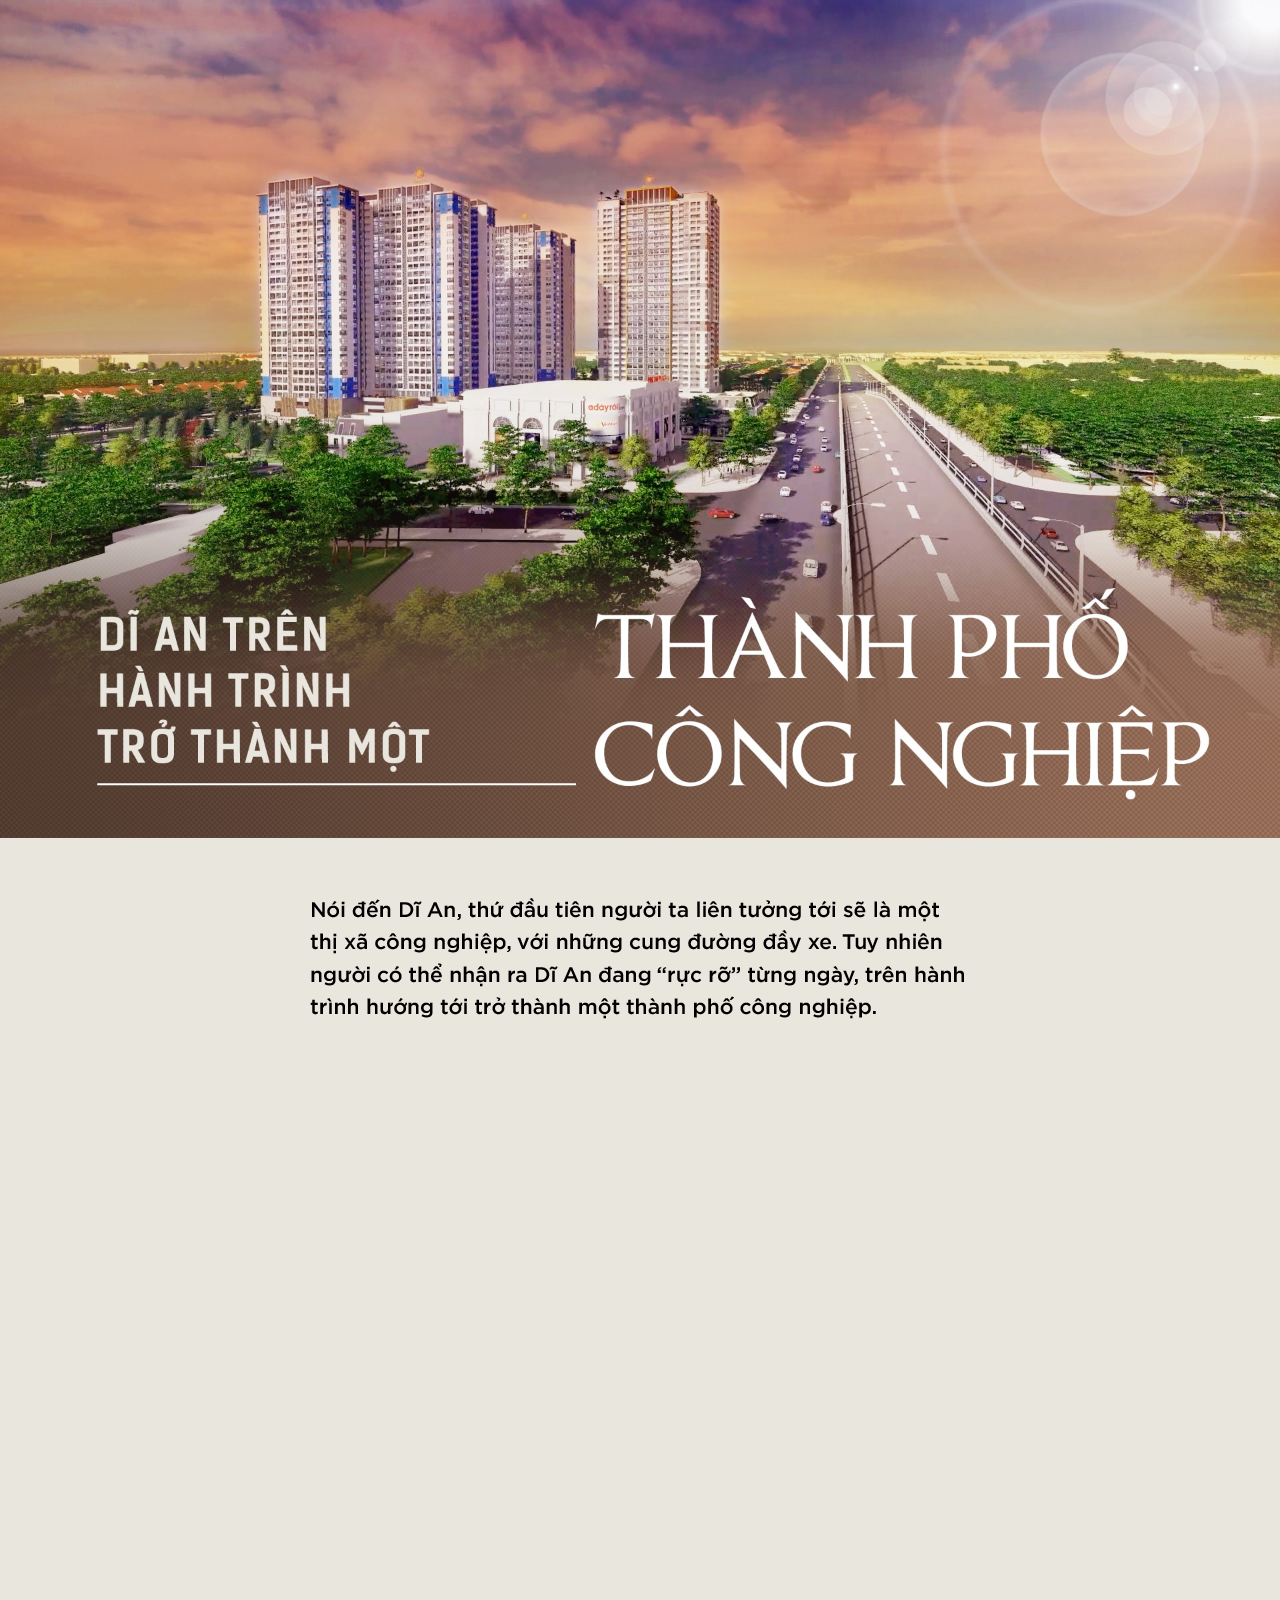
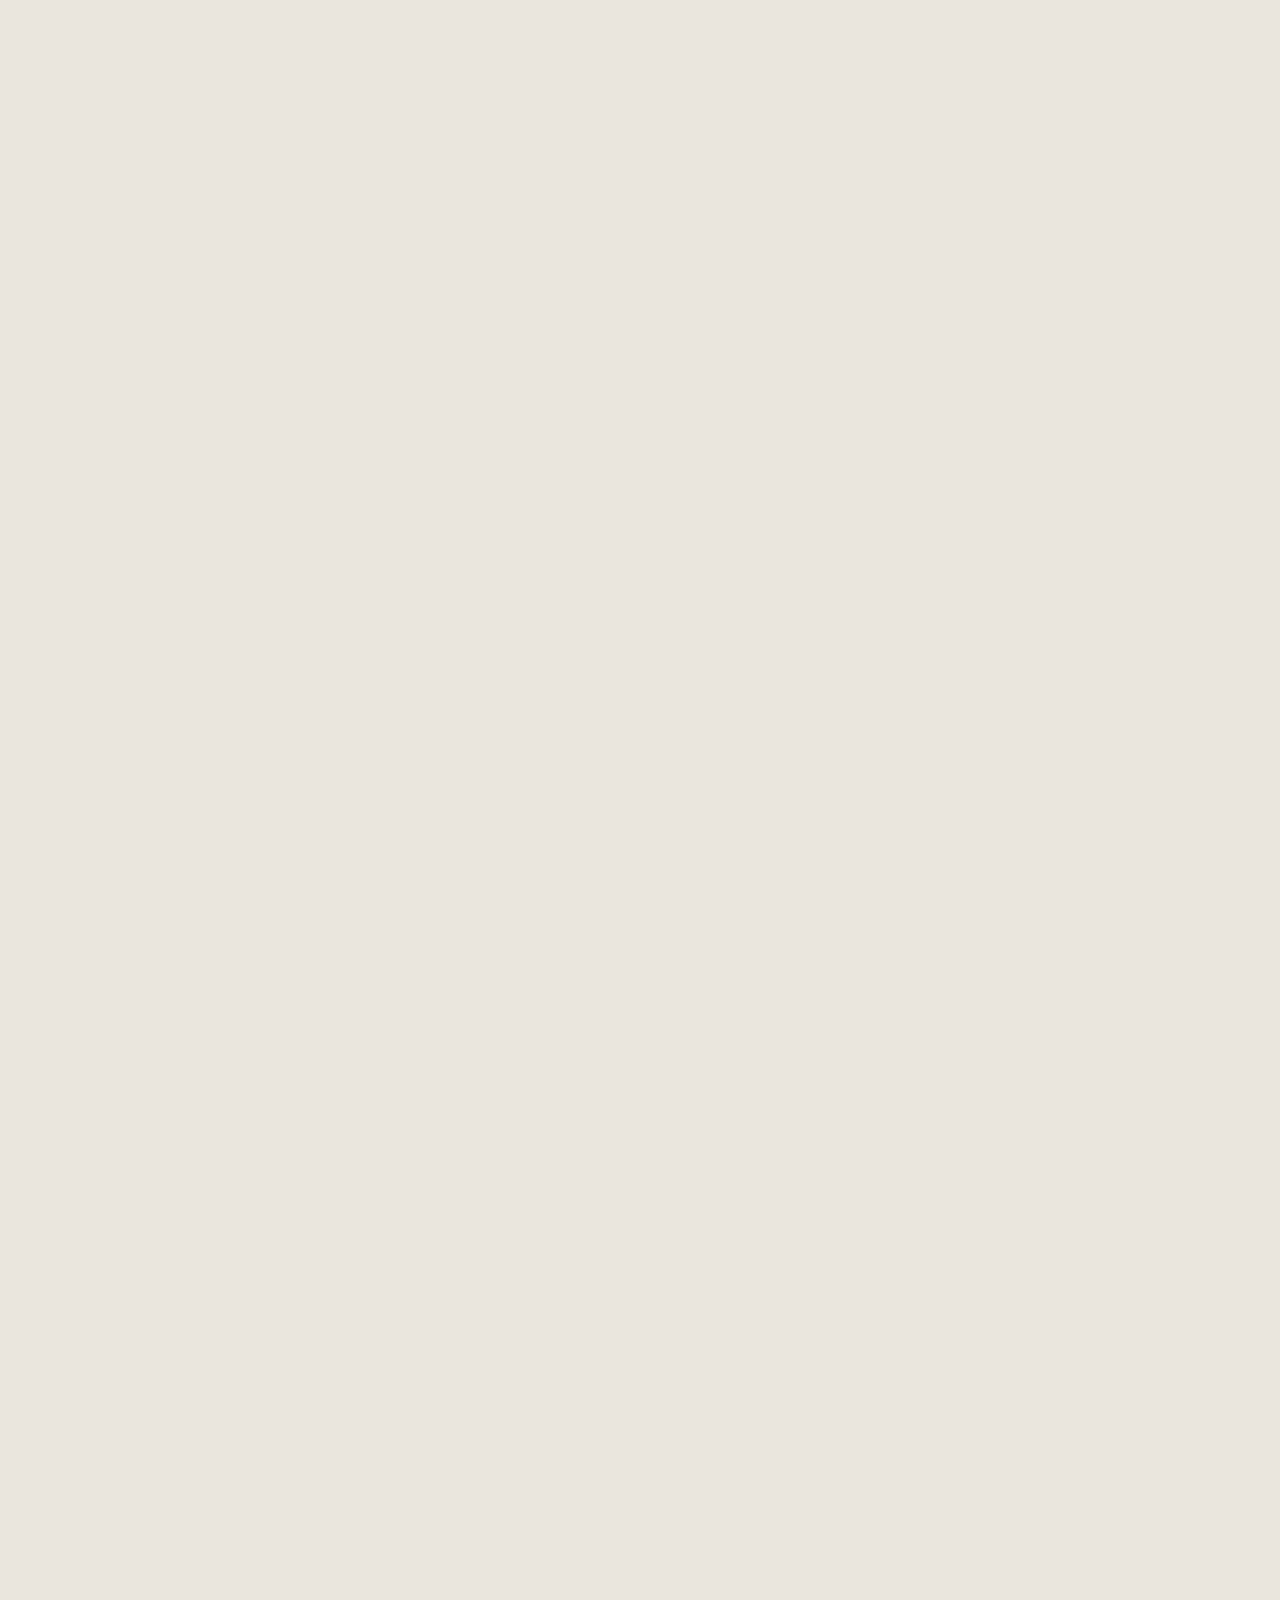
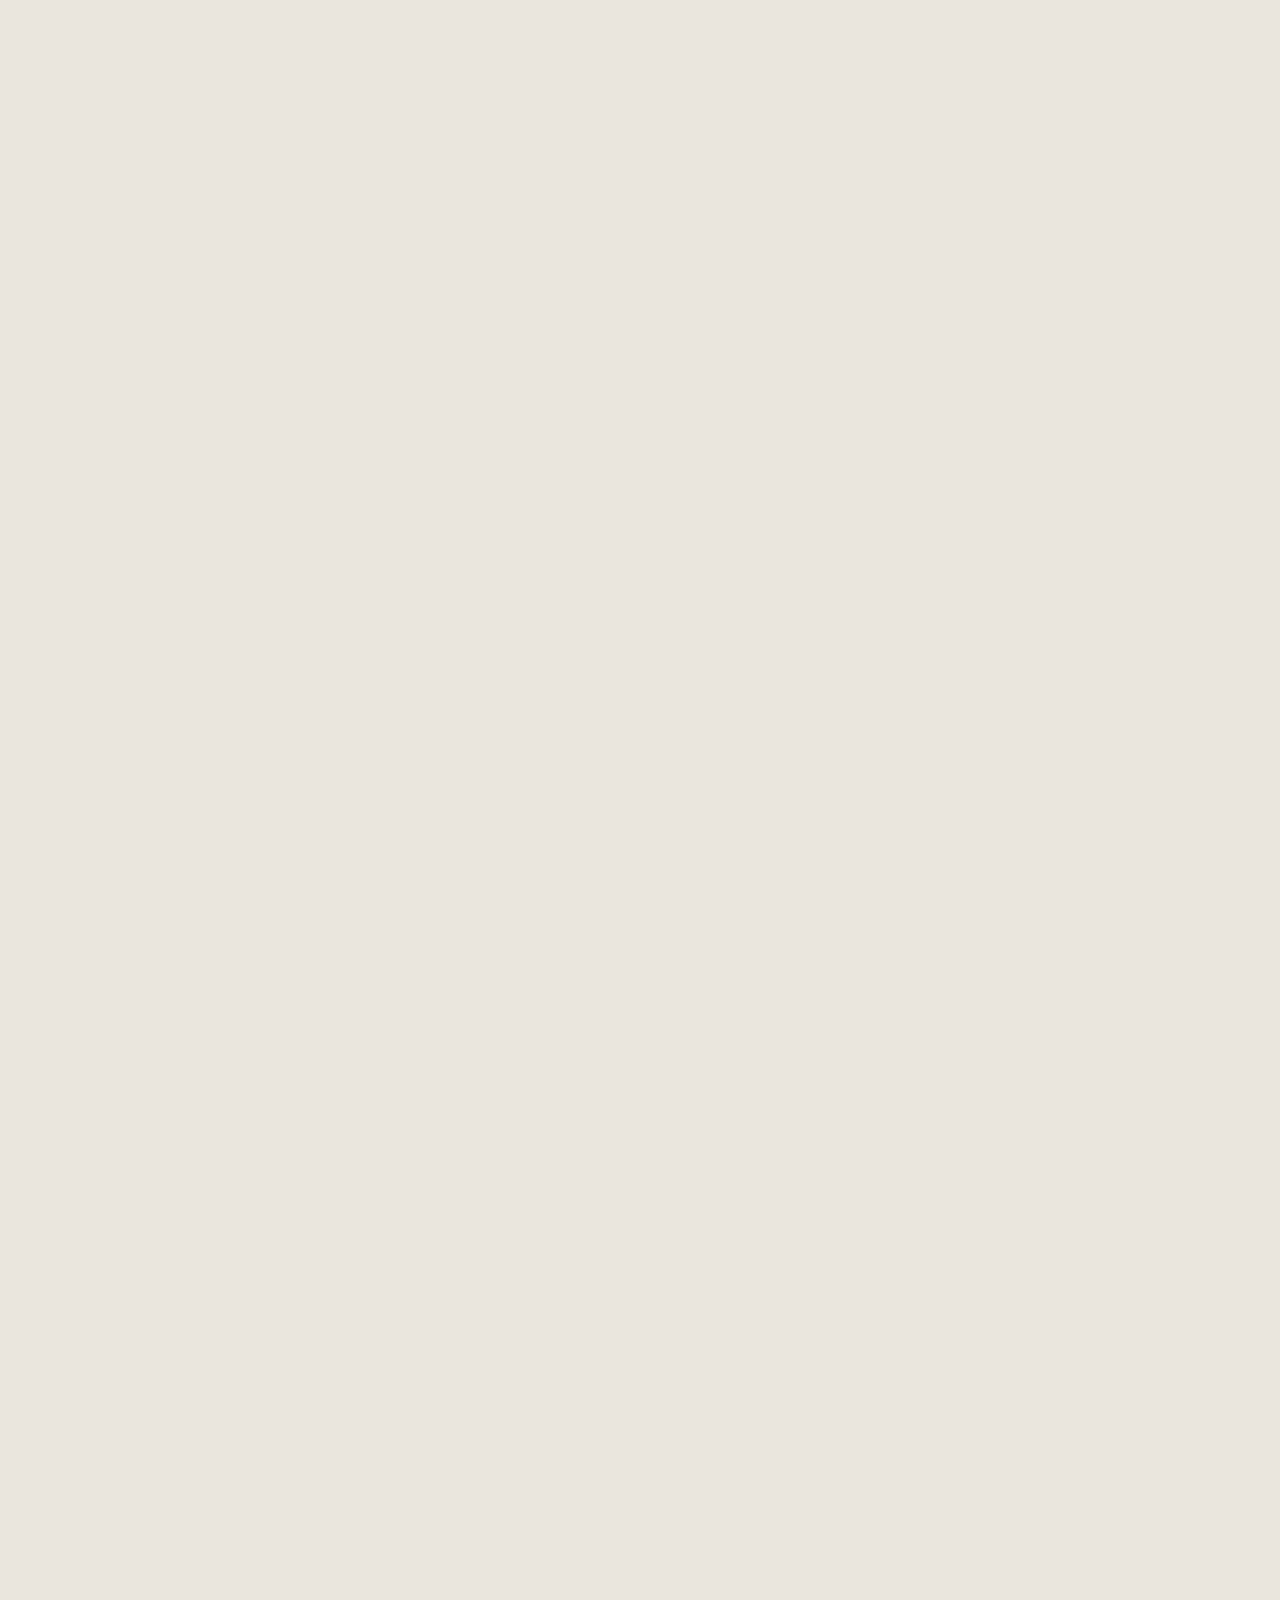
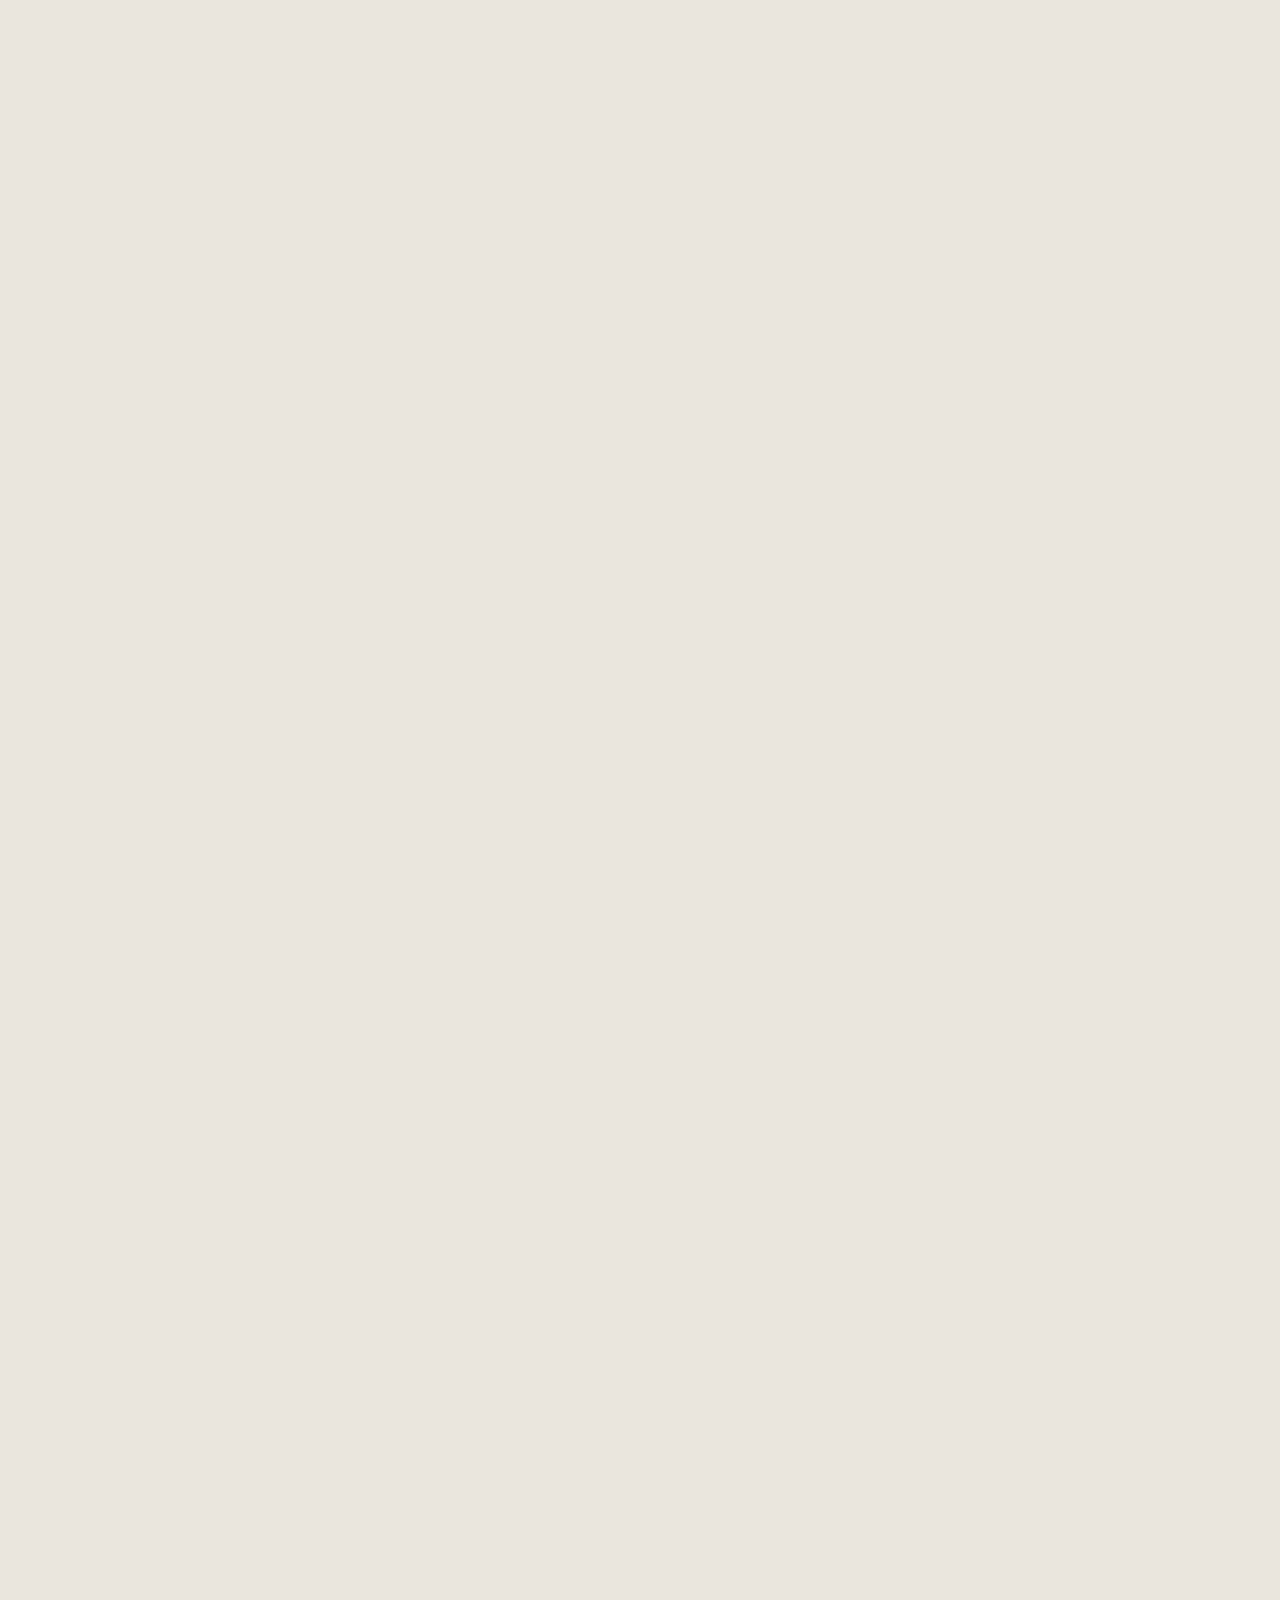
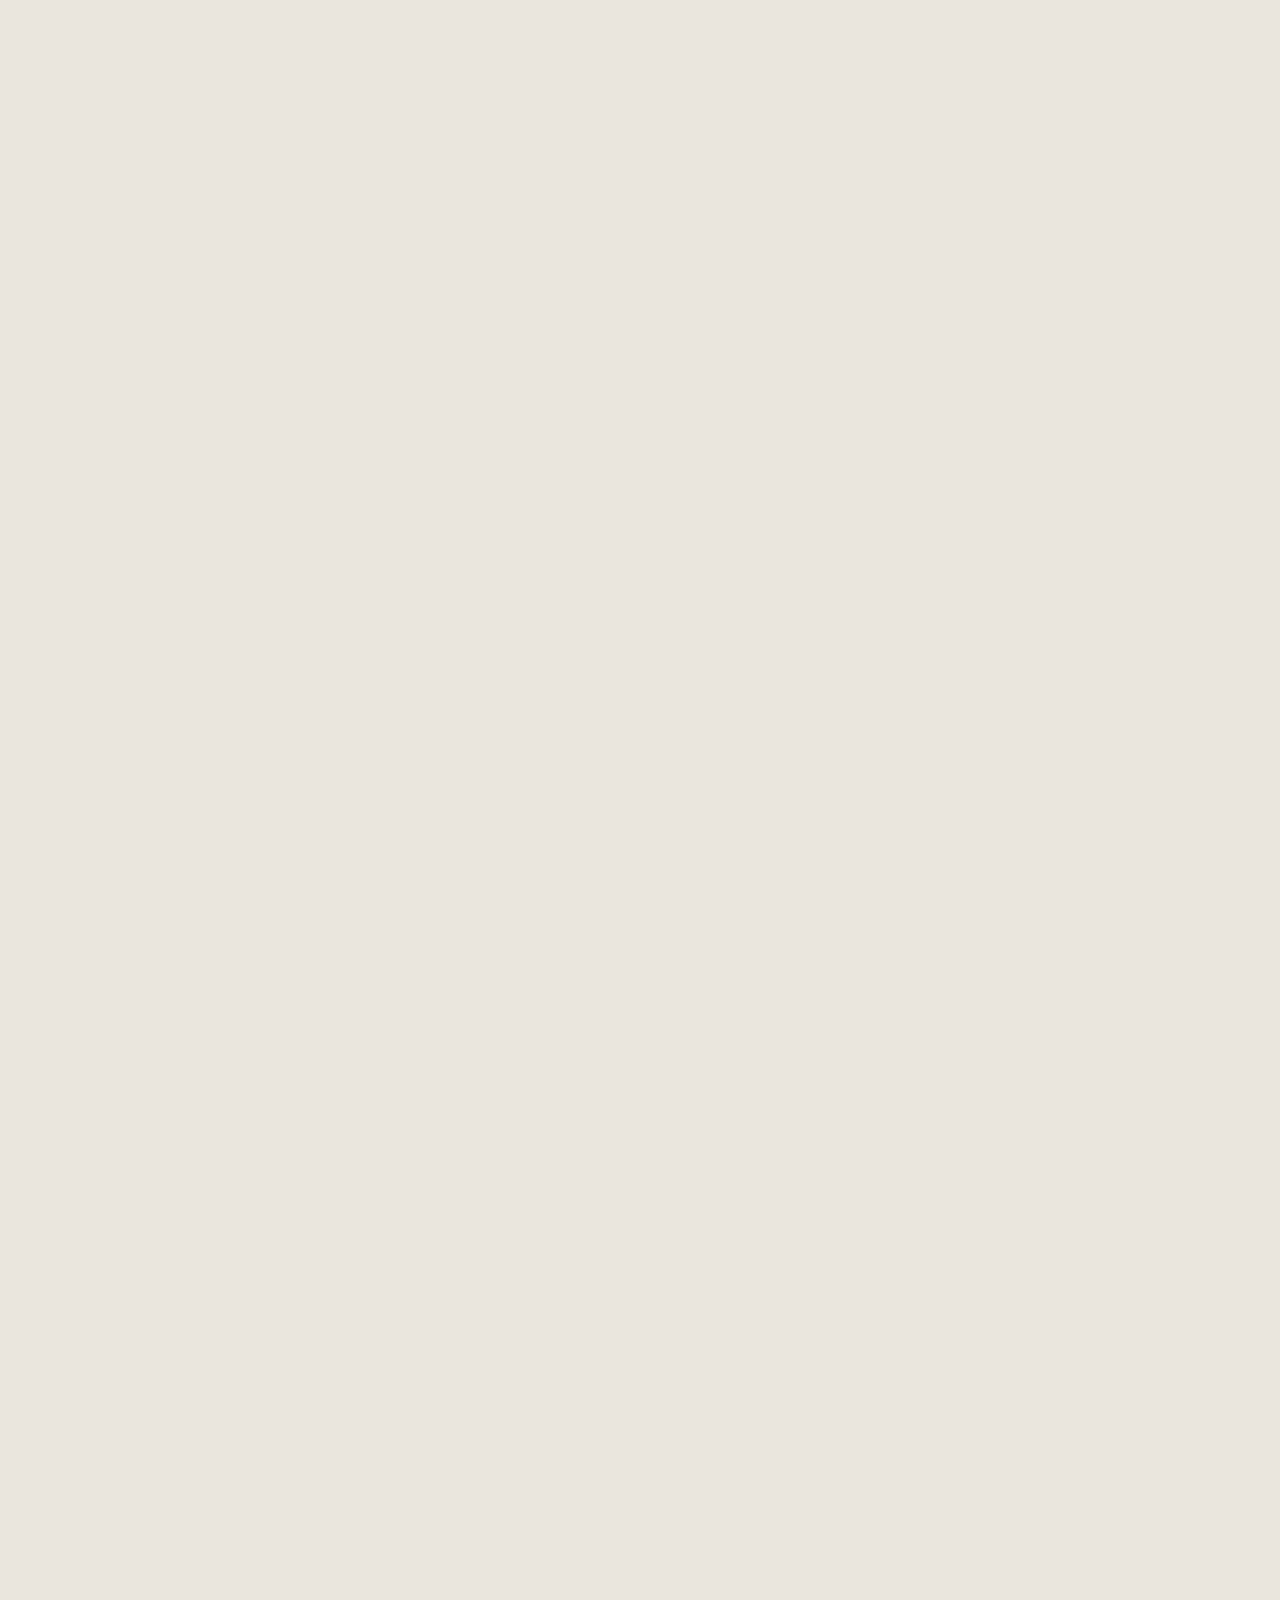
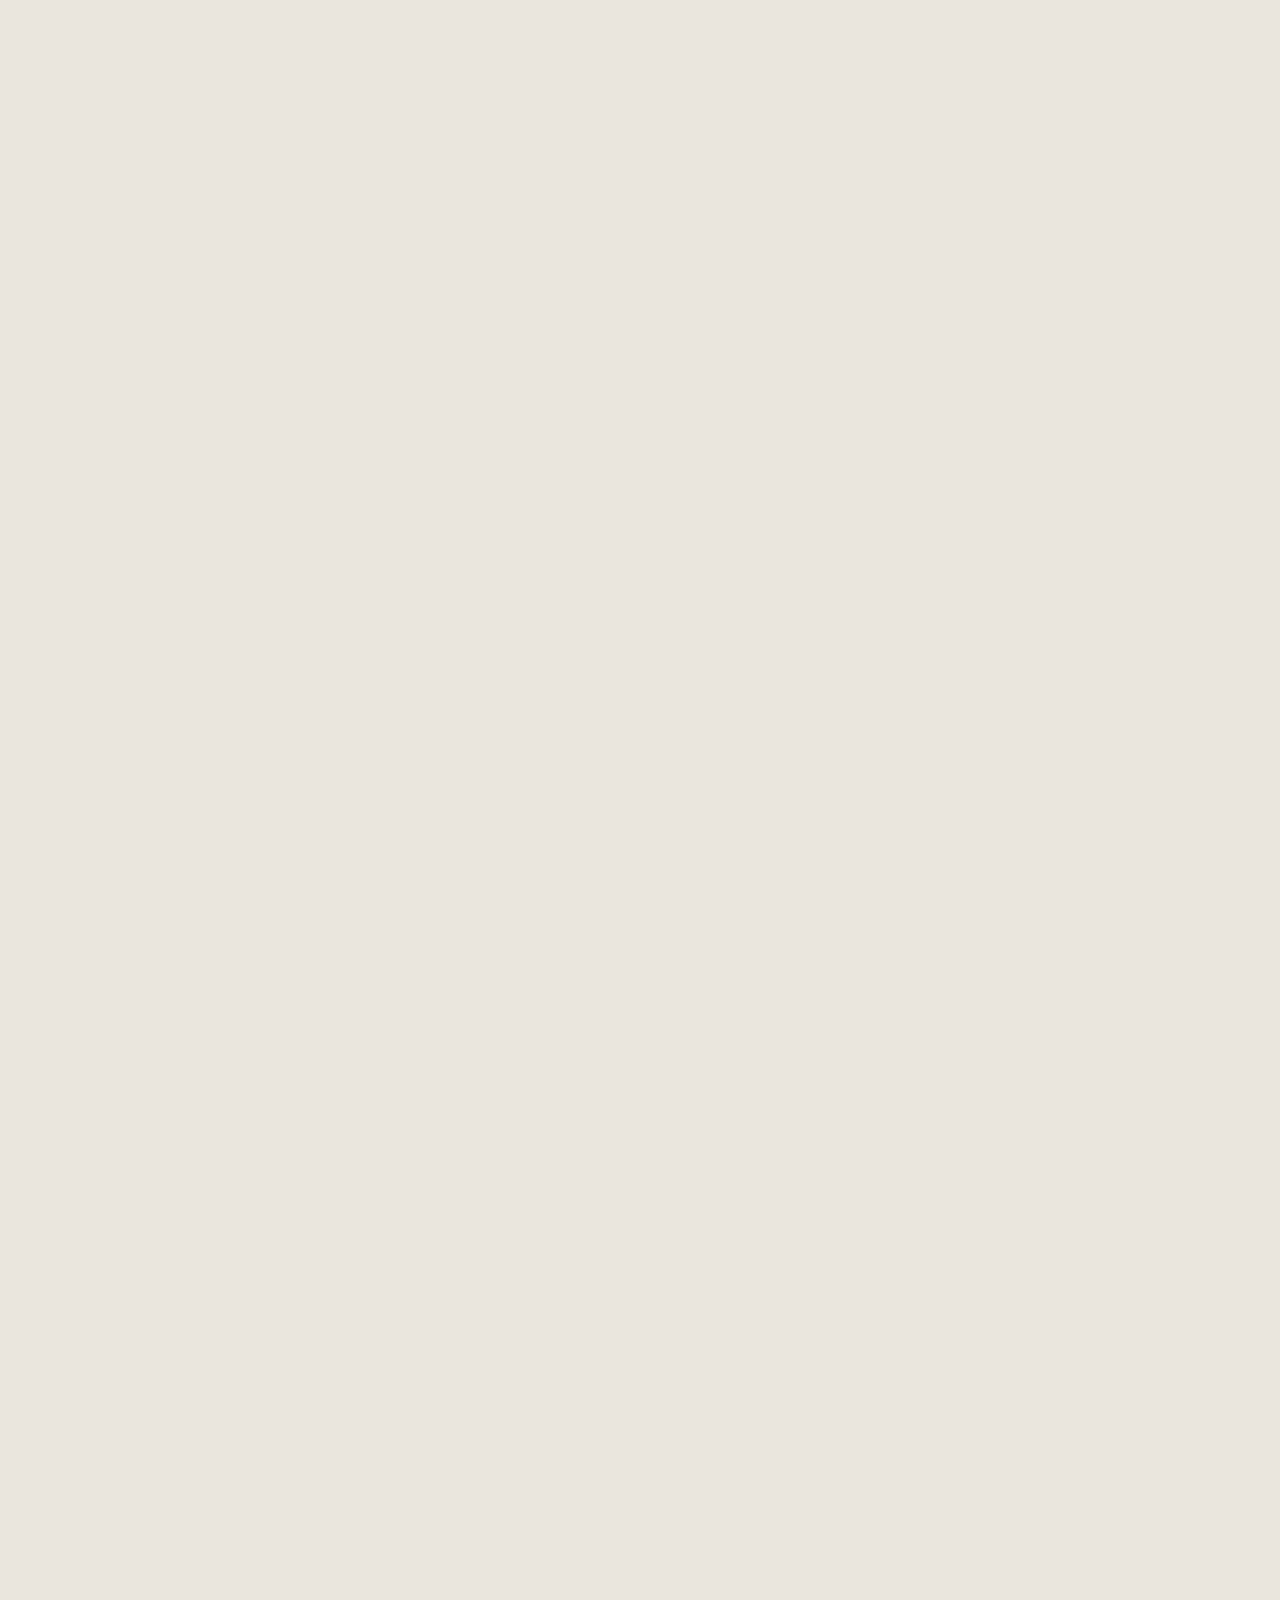
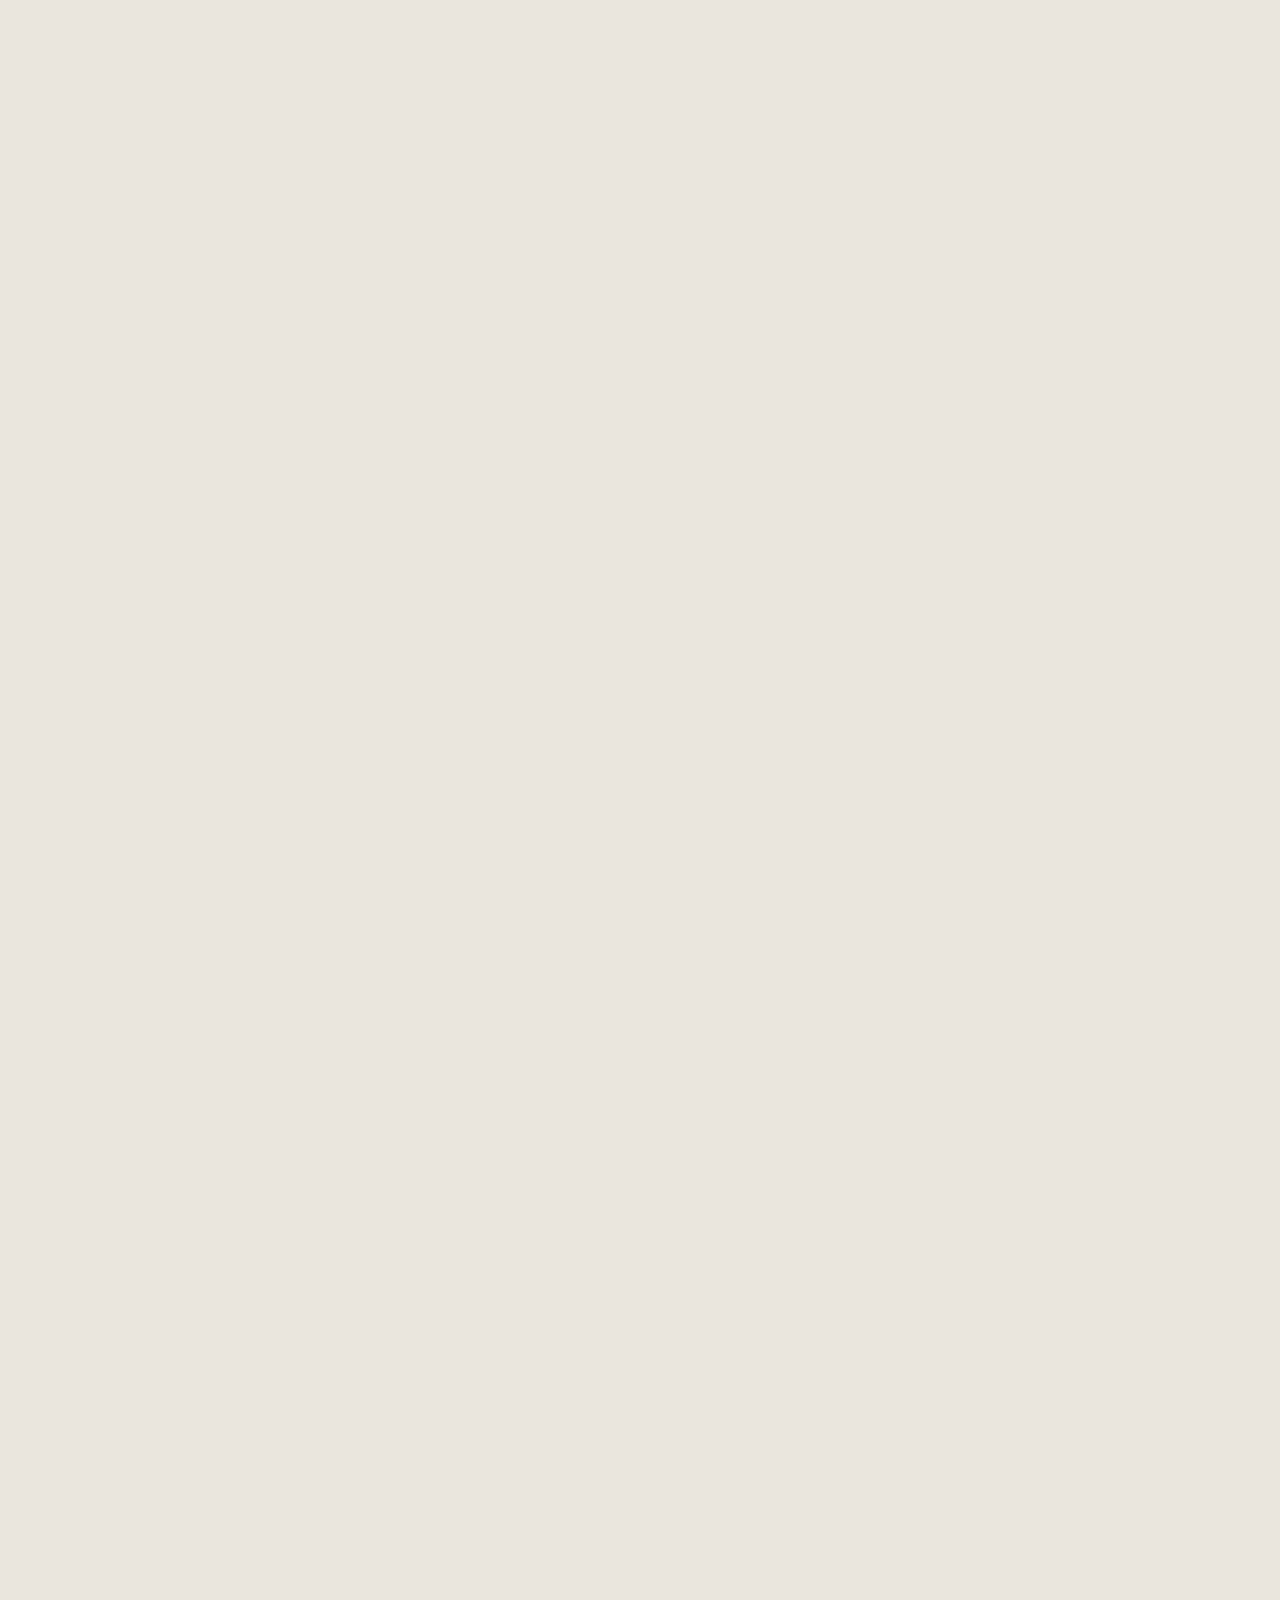
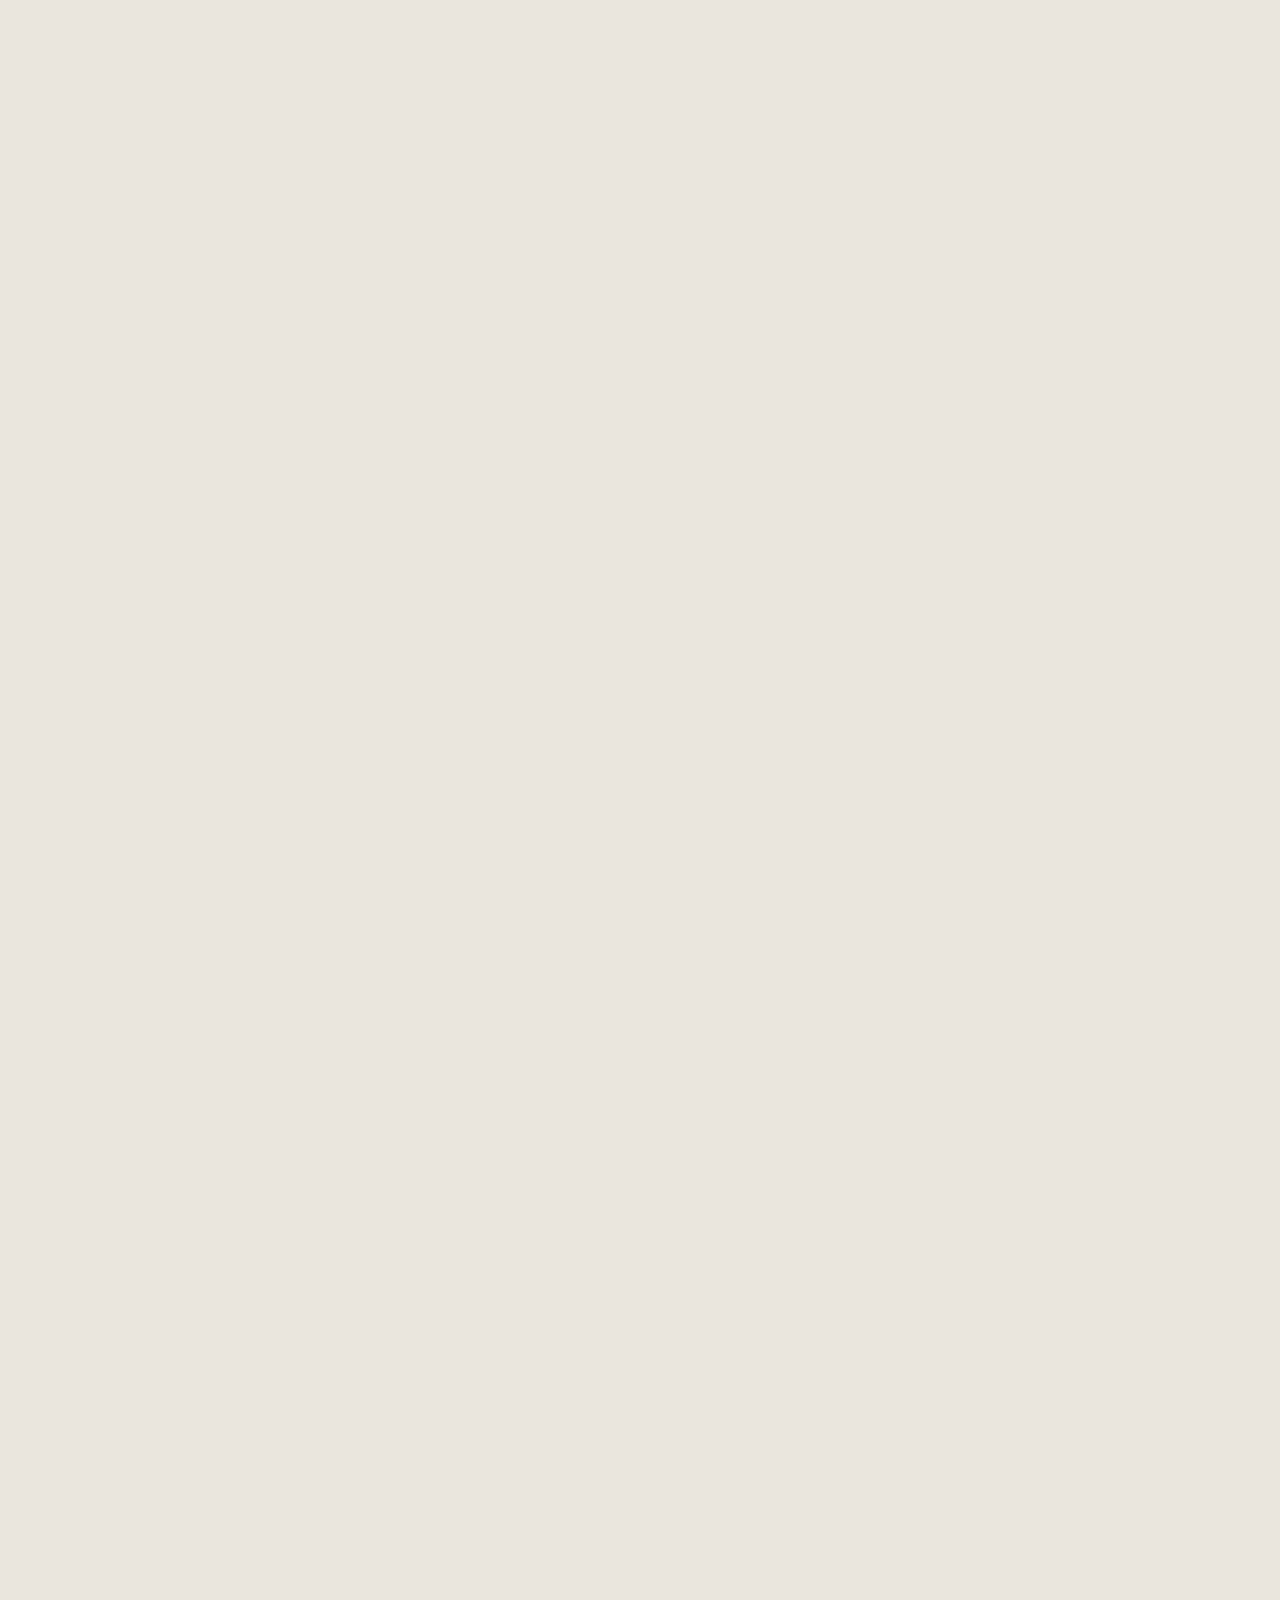
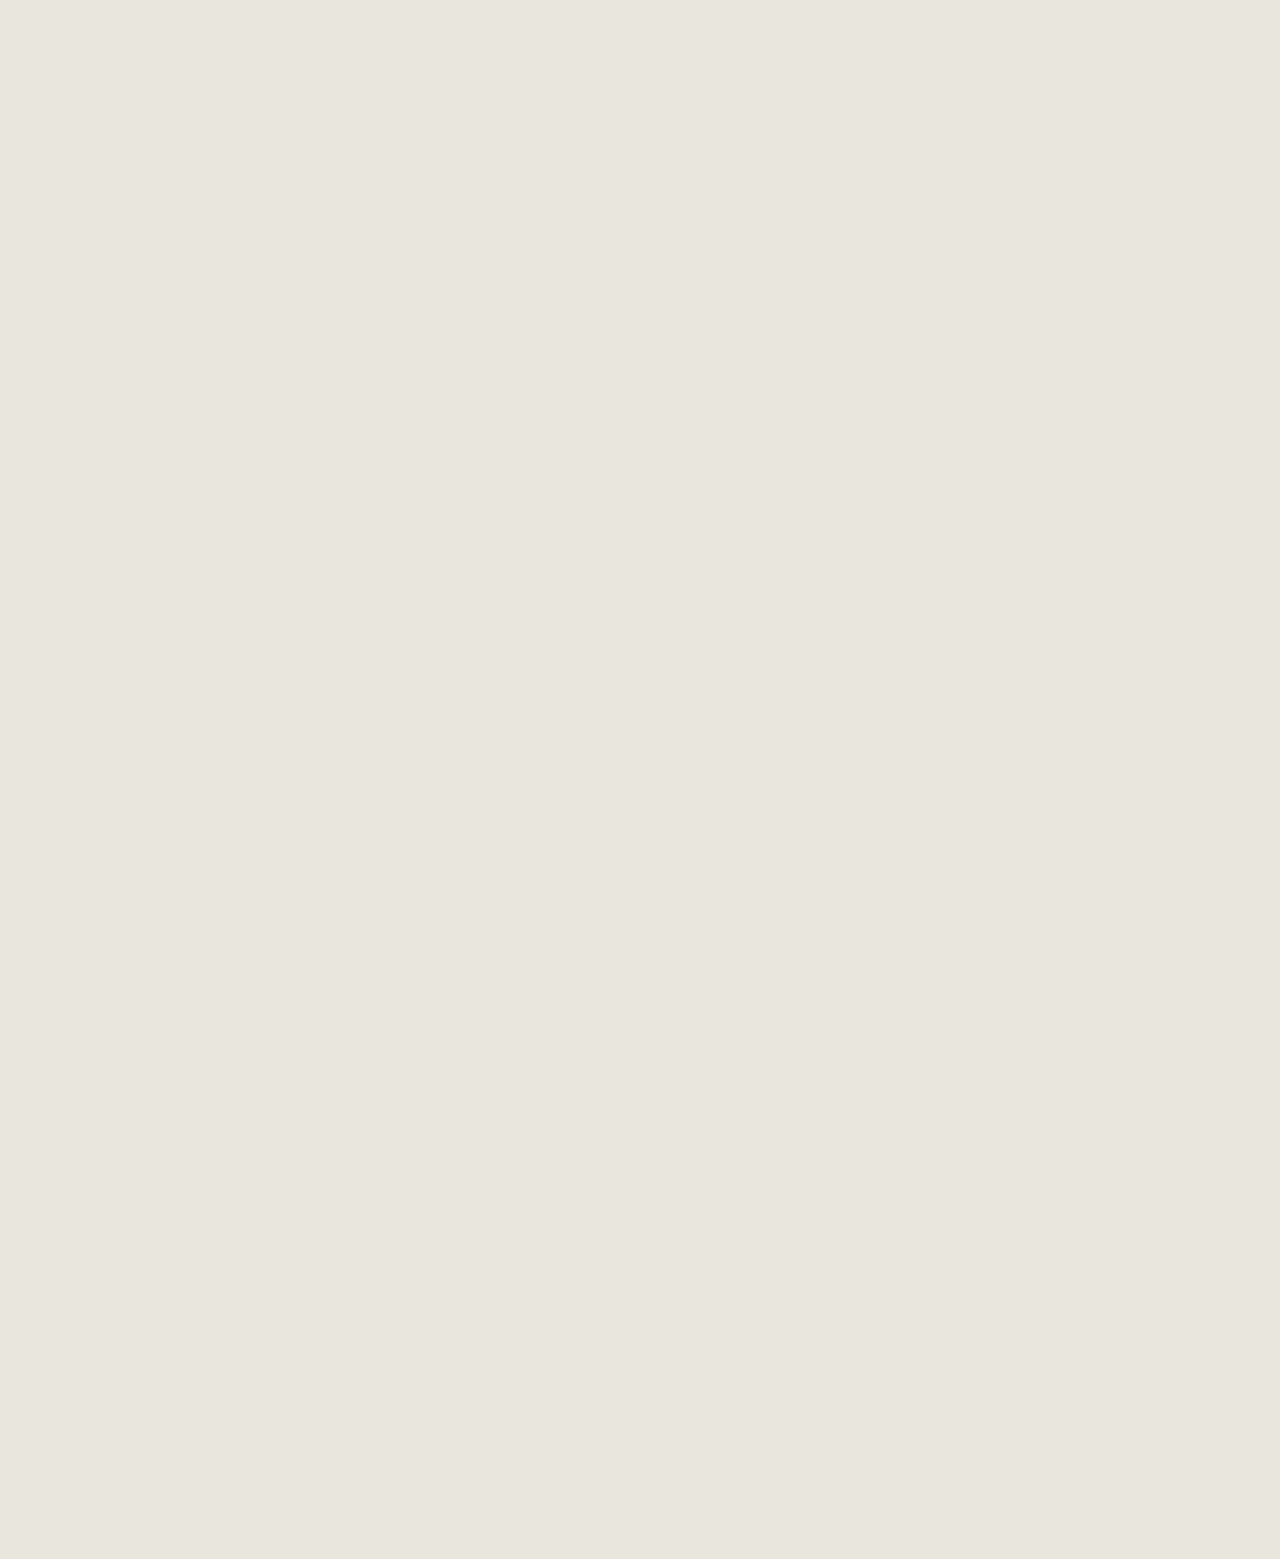
==== web/index.html @ ad739d1b "z" ====
<!DOCTYPE html>
<html lang="en">
<head>
    <meta charset="UTF-8">
    <meta name="viewport" content="width=device-width, initial-scale=1.0">
    <meta http-equiv="X-UA-Compatible" content="ie=edge">
    <title>Dĩ An trên hành trình trở thành một thành phố công nghiệp</title>
    <link rel="stylesheet" href="css/reset.css">
    <link rel="stylesheet" href="css/fonts.css">
    <link rel="stylesheet" href="css/animate.css">
    <link rel="stylesheet" href="css/style.css">
    <script src="js/jquery-3.3.1.min.js"></script>
    <script src="js/wow.min.js"></script>
    <script>
        $(document).ready(function() {
            new WOW().init();
        })
    </script>
</head>
<body>
    <div class="emag-wrapper">
        <div class="emag-cover">
            <img src="images/cover.jpg" alt="">
        </div>

        <div class="emag-sapo w660">
            <img src="images/sapo.png" alt="">
        </div>

        <div class="emag-main">
            <div class="emag-title w980 wow fadeInUp" data-wow-duration="1s" style="margin-top: 80px;">
                <img src="images/title-1.png" alt="">
            </div>

            <div class="emag-content">
                <div class="w660 wow fadeInUp" data-wow-duration="1s">
                    <p>Đầu tháng 7, bộ phim Lion King đồng loạt được khởi chiếu trên thế giới. Như nhiều em bé khác, Hưng - 8 tuổi, con trai chị Phượng - chủ vựa gạo tại Dĩ An cũng háo hức chờ bộ phim ra rạp từng ngày. Và đây là lần thứ 6 trong 2 tháng, con trai chị Phượng đòi đi xem bộ phim mà cậu thích nhưng mẹ vẫn hẹn lại lần sau.</p>

                    <p>Với những gia đình ở thành phố, đưa con đi xem phim, siêu thị hay mua sắm là chuyện đơn giản. Nhưng với những gia đình ở Dĩ An như chị Phượng, muốn xem phim, chị phải chở con gần 20 cây số sang Aeon Mall bên Thuận An để xem. Với chị, siêu thị, xem phim là những phần thưởng mỗi khi cậu con trai nhỏ được giấy khen trên trường.</p>
                </div>

                <div class="w980 wow fadeInUp" data-wow-duration="1s">
                    <img src="images/img-1.jpg" alt="">
                    
                    <div class="w660 emag-caption">
                        <img src="images/caption-1.png" alt="">
                    </div>
                </div>

                <div class="w660 wow fadeInUp" data-wow-duration="1s">
                    <p>Những lần lên Tp.HCM, ghé thăm nhà của người thân trong khu đo thị khép kín, gia đình chị đều rất thích. Ở đó con trai chị có thể đi xem phim, đi siêu thị, đi ăn nhà hàng thoả thích. Mỗi tối, cháu còn được chơi đùa thoải mái ở công viên mà không phải lo sợ xe cộ như ở dưới Dĩ An. Nhiều khi chị muốn chuyển lên Tp.HCM cho con sống tiện nghi, nhưng nghĩ lại chị lại không nỡ bỏ Dĩ An.</p>

                    <p>Dĩ An có tiệm gạo mà chị dày công gây dựng, có khách hàng, bà con, là nơi cưu mang chị từ những ngày đi kinh tế mới đường còn đất đỏ, phải chạy ăn từng bữa, đêm phải thắp đèn dầu nên chị bỏ đi không đành.</p>

                    <p>Vào Dĩ An đi kinh tế mới đã 20 năm, sống ở giữa trung tâm của thị xã nhưng để trả lời câu hỏi: Dĩ An có gì hay, đi chơi ở đâu cho vui được, chị Phượng chỉ cười trừ. Trong tâm khảm gần 20 năm ở Dĩ An của chị Phượng, Dĩ An chỉ có những khu công nghiệp sầm uất, những con hẻm đầy những dãy nhà trọ của công nhân, hay những con đường tấp nập xe container.</p>
                </div>

                <div class="w980 wow fadeInUp" data-wow-duration="1s">
                    <img src="images/img-2.jpg" alt="">
                </div>

                <div class="w660 wow fadeInUp" data-wow-duration="1s">
                    <p>Ngoài những khu công nghiệp ra, ở Dĩ An hiện tại, người ta không tìm thấy những đặc trưng của một thị xã sát ngay Tp.HCM, sắp được nâng cấp lên thành phố: không chung cư cao cấp, không trung tâm thương mại đồ sộ, không rạp chiếu phim, hiếm hoi cả những tòa tháp cao tầng hay những trung tâm tài chính, cũng không những con phố mua sắm đầy những thương hiệu nổi tiếng về đêm.</p>

                    <p>Với những người đi kinh tế mới như chị Phượng, chị biết ơn những chiếc xe container, những xóm trọ công nhân của Dĩ An. Vì chị hiểu, nhờ những con đường đầy xe, những khu công nghiệp đó mà những con đường đất đỏ cách đây 20 năm được trải nhựa, cuộc sống tại Dĩ An phát triển… Có thể nói, cuộc sống của tất cả mọi người dân tại Dĩ An đều xoay quanh những khu công nghiệp. Càng nhiều khu công nghiệp, Dĩ An càng sầm uất, đời sống của bà con thêm khấm khá.</p>

                    <p>Biết ơn những khu công nghiệp tấp nập, thương những dãy trọ công nhân, nhớ những con đường đầy container mỗi khi xa Dĩ An lâu ngày, nhưng chị Phượng, cũng như những người dân Dĩ An vẫn mong một ngày nào đó, Dĩ An phồn hoa hơn: có siêu thị, có rạp xem phim, có nhà hàng, có khách sạn như thành phố… Để gia đình chị Phượng và tất cả người dân Dĩ An được tận hưởng cuộc sống tiện nghi, hiện đại hơn.</p>
                </div>

                <div class="emag-title w980 wow fadeInUp" data-wow-duration="1s" style="margin-top: 60px;">
                    <img src="images/title-2.png" alt="">
                </div>

                <div class="w660 wow fadeInUp" data-wow-duration="1s">
                    <p>Giấc mơ về một phố thị phồn hoa có đầy đủ tiện ích, siêu thị để mua sắm, có rạp phim để đưa con đi chơi, có những toà nhà cao tầng khang trang của chị Phượng, hay của gần 1 triệu người Dân Dĩ An sẽ không còn xa xôi khi Dĩ An lên thành phố.</p>

                    <p>Đầu tháng 7, UBND tỉnh Bình Dương đã tổ chức cuộc họp thông qua Tờ trình và dự thảo Nghị quyết đề nghị thông qua Đề án thành lập thành phố Dĩ An. Tờ trình này cho biết thị xã Dĩ An đã đạt 5/5 tiêu chuẩn thành lập thành phố trực thuộc tỉnh về quy mô dân số, diện tích tự nhiên, đơn vị hành chính trực thuộc, được công nhận là đô thị loại III theo Nghị quyết số 1211/2016/UBTVQH13 ngày 25/5/2016 của Ủy ban Thường vụ Quốc hội khóa 13 về tiêu chuẩn của đơn vị hành chính và phân loại đơn vị hành chính.</p>
                </div>

                <div class="w980 wow fadeInUp" data-wow-duration="1s">
                    <img src="images/img-3.jpg" alt="">
                    
                    <div class="w660 emag-caption">
                        <img src="images/caption-2.png" alt="">
                    </div>
                </div>

                <div class="w660 wow fadeInUp" data-wow-duration="1s">
                    <p>Dĩ An lên thành phố, đồng nghĩa với việc thành phố này sẽ không chỉ có khu công nghiệp, những con đường đầy container. Mà ở đây, sẽ mọc lên nhiều công trình tiện ích cho người dân Dĩ An với những tòa chung cư cao cấp, những trung tâm thương mại đồ sộ, tòa tháp cao tầng hay những trung tâm tài chính, cùng những con phố mua sắm đầy những thương hiệu nổi tiếng về đêm.</p>

                    <p>Dĩ An sắp có Vincom Plaza đầu tiên, ở thời điểm hiện tại, Vincom Plaza đã hoàn thiện hết toàn bộ mặt ngoài, và đang gấp rút hoàn thiện mặt trong để đưa vào khai trương trong 2-3 tháng tới. Khi khai trương, đại Trung tâm thương mại sẽ mang đến nhiều tiện ích chưa từng xuất hiện tại thị xã Dĩ An như: khu siêu thị Vinmart, Vinpro, chuỗi nhà hàng ẩm thực đa quốc gia, rạp chiếu phim Lotte Cinema đầu tiên của Dĩ An, khu phố đi bộ sầm uất.</p>
                </div>

                <div class="w980 wow fadeInUp" data-wow-duration="1s">
                    <img src="images/img-4.jpg" alt="" style="margin-bottom: 10px;">

                    <img src="images/img-5.jpg" alt="" style="margin-top: 0;">
                </div>

                <div class="w660 wow fadeInUp" data-wow-duration="1s">
                    <p>Khi Trung tâm thương mại Vincom đưa vào vận hành, lần đầu tiên Dĩ An sẽ có một con phố đi bộ rực rỡ ánh đèn, hiện diện hàng chục các nhà hàng ẩm thực đa quốc gia, những cửa hiệu thời trang của những thương hiệu uy tín, với những khu giải trí cho trẻ em và người lớn quy mô hàng đầu Bình Dương.</p>

                    <p>Vincom Plaza đi vào khai trương được xem như một trong những sự kiện được trông chờ nhất tại Dĩ An trong năm nay. Chia sẻ về sự kiện này, chị Phượng hồ hởi: có Vincom, xem phim, đi siêu thị không còn là ước mơ mỗi cuối tuần của con chị nữa. Cuối tuần, cả nhà chị có thể cùng nhau đi siêu thị mua sắm, đi ăn nhà hàng. Từ nay, con trai chị cũng có công viên, khu vui chơi trong Vincom.</p>
                </div>

                <div class="wow fadeInUp" data-wow-duration="1s">
                    <img src="images/img-6.png" alt="">
                </div>

                <div class="w660 wow fadeInUp" data-wow-duration="1s">
                    <p>Vừa rồi, khu đô thị Charm City, có Vincom trong khuôn viên dự án, vừa được công bố, chị là một trong những khách đầu tiên đặt mua nhà ở đây. Chị tính cả nhà chuyển về khu căn hộ này sống cho tiện nghi, còn nhà phố chị để buôn bán.</p>

                    <p>Không chỉ có Vincom Plaza, sắp tới Dĩ An còn có cả những tòa nhà cao tầng, những khách sạn rực rỡ ánh đèn về đêm.</p>

                    <p>Cuối năm nay, tập đoàn DCT Group sẽ khởi công xây dựng khu khách sạn 4 sao Charm Dĩ An Boutique Hotel đầu tiên của Dĩ An. Đây cũng là tổ hợp khách sạn 4 sao lớn và sang trọng hàng đầu Bình Dương với quy mô hàng trăm phòng khách sạn cho các chuyên gia nước ngoài thuê dài hạn. Dự án này sẽ được kỳ vọng trở thành biểu tượng kiến trúc, mang đến sắc màu rực rỡ cho Dĩ An về đêm.</p>
                </div>

                <div class="w980 wow fadeInUp emag-album" data-wow-duration="1s">
                    <img src="images/img-7.jpg" alt="">
                    <img src="images/img-8.jpg" alt="">
                </div>

                <div class="w660 wow fadeInUp" data-wow-duration="1s">
                    <p>Khu khách sạn này đưa vào vận hành, người Dĩ An sẽ tự hào với những khu Sky Bar trên cao rực rỡ ánh đèn. Không chỉ vậy, khu khách sạn này còn mang đến hồ bơi trên cao sang trọng, chuỗi nhà hàng, cafe và sảnh đón đẳng cấp 5 sao. Khi khách sạn này hoàn thành, sẽ được vận hành bởi một thương hiệu quản lý khách sạn uy tín quốc tế.</p>
                </div>

                <div class="w980 wow fadeInUp" data-wow-duration="1s">
                    <img src="images/img-9.jpg" alt="" style="margin-bottom: 10px;">

                    <img src="images/img-10.jpg" alt="" style="margin-top: 0;">
                </div>

                <div class="w660 wow fadeInUp" data-wow-duration="1s">
                    <p>Được biết khu khách sạn này cũng  nằm trong khuôn viên của khu căn hộ hạng sang hàng đầu Dĩ An - Charm City. Đây là dự án được kỳ vọng sẽ mang đến một cuộc sống mới tiện nghi chưa từng có tại Dĩ An. Charm City đã phát triển hàng loạt tiện ích, trong đó có trung tâm thương mại Vincom Plaza. Ngoài Vincom Plaza, chủ đầu tư dự án Charm City còn mạnh tay chi gần trăm tỷ để phát triển chuỗi tiện ích cao cấp như tổ hợp hồ bơi liên hoàn 2.000 m2 với 3 hồ bơi: khu hồ bơi ốc đảo gần 1.000m2, khu hồ bơi tràn có quy mô gần 500m2 và khu hồ bơi tiêu chuẩn Olympic cũng rộng 500m2. Ở độ cao100m, chủ đầu tư DCT Group còn gây ấn tượng khi phát triển hệ thống Sky Garden kết hợp Chill Bar.</p>
                </div>

                <div class="wow fadeInUp" data-wow-duration="1s">
                    <img src="images/img-11.png" alt="">
                </div>

                <div class="w660 wow fadeInUp" data-wow-duration="1s">
                    <p>Có Vincom Plaza, khu phức hợp hạng sang, khách sạn 4 sao quy mô, Dĩ An sẽ trở thành nơi thu hút chuyên gia nước ngoài của cả Bình Dương về đây lưu trú, rồi cuộc sống sẽ nhộn nhịp và đẳng cấp hơn, các dịch vụ phục vụ các chuyên gia nước ngoài cũng sẽ được phát triển đồng bộ hơn.</p>

                    <p>Ngoài Charm City, Charm Dĩ An Boutique Hotel, Dĩ An trong năm tới sẽ còn có nhiều toà nhà cao tầng mọc lên, mang đến một nhịp sống mới hiện đại hơn như Bcons Garden, Bcons Suối Tiên, Opal Boulevard….</p>
                </div>

                <div class="w980 wow fadeInUp" data-wow-duration="1s">
                    <img src="images/img-12.jpg" alt="" style="margin-bottom: 10px;">

                    <img src="images/img-13.jpg" alt="" style="margin-top: 0;">
                </div>

                <div class="w660 wow fadeInUp" data-wow-duration="1s">
                    <p>Có Vincom Plaza, khu phức hợp hạng sang, khách sạn 4 sao quy mô, Dĩ An sẽ trở thành nơi thu hút chuyên gia nước ngoài của cả Bình Dương về đây lưu trú, rồi cuộc sống sẽ nhộn nhịp và đẳng cấp hơn, các dịch vụ phục vụ các chuyên gia nước ngoài cũng sẽ được phát triển đồng bộ hơn.</p>

                    <p>Ngoài Charm City, Charm Dĩ An Boutique Hotel, Dĩ An trong năm tới sẽ còn có nhiều toà nhà cao tầng mọc lên, mang đến một nhịp sống mới hiện đại hơn như Bcons Garden, Bcons Suối Tiên, Opal Boulevard….</p>
                </div>

                <div class="w980 wow fadeInUp" data-wow-duration="1s">
                    <img src="images/img-14.jpg" alt="" style="margin-bottom: 10px;">

                    <img src="images/img-15.jpg" alt="" style="margin-top: 0;">
                </div>

                <div class="w660 wow fadeInUp" data-wow-duration="1s">
                    <p>Khi đưa vào vận hành sẽ biến Dĩ An trở thành đầu mối giao thông của toàn bộ khu vực Đông Nam Bộ. Tạo một lực đẩy khổng lồ về mặt giao thông, kinh tế cho thị xã này.</p>

                    <p>Tất cả những công trình này mang đến một sắc màu rộn rã, để Dĩ An chuyển mình từ một thị xã  thành một thành phố công nghiệp “phồn hoa”.</p>
                </div>

                <!-- <div class="emag-credit w660 wow fadeInUp" data-wow-duration="1s">
                    <img src="images/credit.png" alt="">
                </div> -->
            </div>
        </div>
    </div>
</body>
</html>
---- web/css/fonts.css ----
@font-face {
    font-family: 'NotoSerif';
    src: url('../fonts/NotoSerif-Regular.ttf') format('truetype');
    font-weight: 400;
}
@font-face {
    font-family: 'NotoSerif';
    src: url('../fonts/NotoSerif-Italic.ttf') format('truetype');
    font-weight: 400;
    font-style: italic;
}
@font-face {
    font-family: 'NotoSerif';
    src: url('../fonts/NotoSerif-Bold.ttf') format('truetype');
    font-weight: 700;
}
@font-face {
    font-family: 'NotoSerif';
    src: url('../fonts/NotoSerif-BoldItalic.ttf') format('truetype');
    font-weight: 700;
    font-style: italic
}
@font-face {
    font-family: 'Gotham';
    src: url('../fonts/Gotham.ttf') format('truetype');
    font-weight: 400;
}
---- web/css/style.css ----
*, *::before, *::after {
    margin: 0;
    padding: 0;
    box-sizing: border-box;
    -webkit-box-sizing: border-box;
    -moz-box-sizing: border-box;
}
img {
    vertical-align: middle;
}
.w980 {
    width: 980px;
    margin: 0 auto;
}
.w660 {
    width: 660px;
    margin: 0 auto;
}
.w450 {
    width: 450px!important;
    margin: 0 auto;
}
.emag-wrapper {
    background-color: #e9e6de;
    padding-bottom: 100px;
}
/* .emag-cover {
    padding-top: 44px;
    background-color: #000;
} */
.emag-cover img {
    width: 100%;
}
.emag-sapo {
    margin: 60px auto;
}
.emag-sapo img {
    width: 100%;
}
.emag-quote {
    margin-top: -150px;
}
.emag-quote-head {
    font-family: 'Gotham', sans-serif;
    font-size: 30px;
    color: #343434;
    text-transform: uppercase;
    margin-bottom: 30px
}
.emag-quote-head span {
    display: inline-block;
}
.emag-quote-head span::after {
    content: '';
    display: block;
    width: 100%;
    height: 2px;
    background-color: #665f5d;
}
.emag-quote-text {
    font-family: 'NotoSerif', serif;
    font-style: italic;
    font-size: 17px;
    line-height: 26px;
    margin-bottom: 30px
}
.emag-title {
    margin-bottom: 60px;
}
.emag-content p {
    font-family: 'NotoSerif', serif;
    font-size: 17px;
    line-height: 26px;
    margin-bottom: 30px;
}
.emag-content p.bold {
    font-weight: 700;
}
.emag-content img {
    width: 100%;
    margin-top: 30px;
    margin-bottom: 30px;
}
.emag-content-left::after,
.emag-content-right::after {
    content: '';
    display: block;
    clear: both;
}
.emag-content-left img {
    float: right;
    margin-left: 20px;
    margin-right: -160px;
    margin-top: 6px;
}
.emag-content-right img {
    float: left;
    margin-right: 20px;
    margin-left: -160px;
    margin-top: 6px;
}
.emag-fullwidth {
    background: url('../images/bg-fullwidth.png') no-repeat center;
    background-size: 100% auto;
    background-color: #99d5d0;
    margin-top: 60px;
    padding-top: 60px;
    padding-bottom: 55px;
}
.emag-fullwidth-bottom {
    /* background: url('../images/bg-fullwidth.png') no-repeat center; */
    /* background-size: 100% auto; */
    background-color: #99d5d0;
    margin-top: 60px;
    padding-top: 60px;
    padding-bottom: 55px;
    position: relative;
}
.emag-bottom {
    display: block;
    position: absolute;
    bottom: 0;
    left: 0;
    right: 0;
    width: 100%;
    margin: 0!important;
}
.emag-bottom-bg {
    display: block;
    position: absolute;
    top: -6%;
    left: 0;
    right: 0;
    width: 100%;
    margin: 0!important;
}
/* .emag-fullwidth p {
    color: #cccccc;
} */
.emag-two-column {
    display: flex;
    justify-content: space-between
}
.emag-column-left {
    width: 465px;
}
.emag-column-right {
    width: 475px;
}
.emag-credit {
    margin: 60px auto;
}
.emag-credit p {
    margin-bottom: 0;
    font-family: 'Gotham', sans-serif;
}
.emag-column::after {
    content: '';
    display: block;
    clear: both;
}
.emag-column img {
    width: 488px;
    height: 324px;
    float: left;
}
.emag-column img:last-child {
    margin-left: 4px;
}
.emag-album {
    display: flex;
    display: -webkit-flex;
    justify-content: space-between;
    margin-bottom: 30px;
}
.emag-album img {
    width: 488px;
}
.emag-album-withTop {
    display: flex;
    display: -webkit-flex;
    justify-content: space-between;
    flex-wrap: wrap;
}
.emag-album-withTop img {
    width: 488px;
    margin-top: 0;
}
.emag-album-withTop img:first-child {
    width: 100%;
    margin-bottom: 5px!important;
    margin-top: 30px;
}

.emag-caption {
    margin-top: -90px;
    margin-bottom: 30px;
}
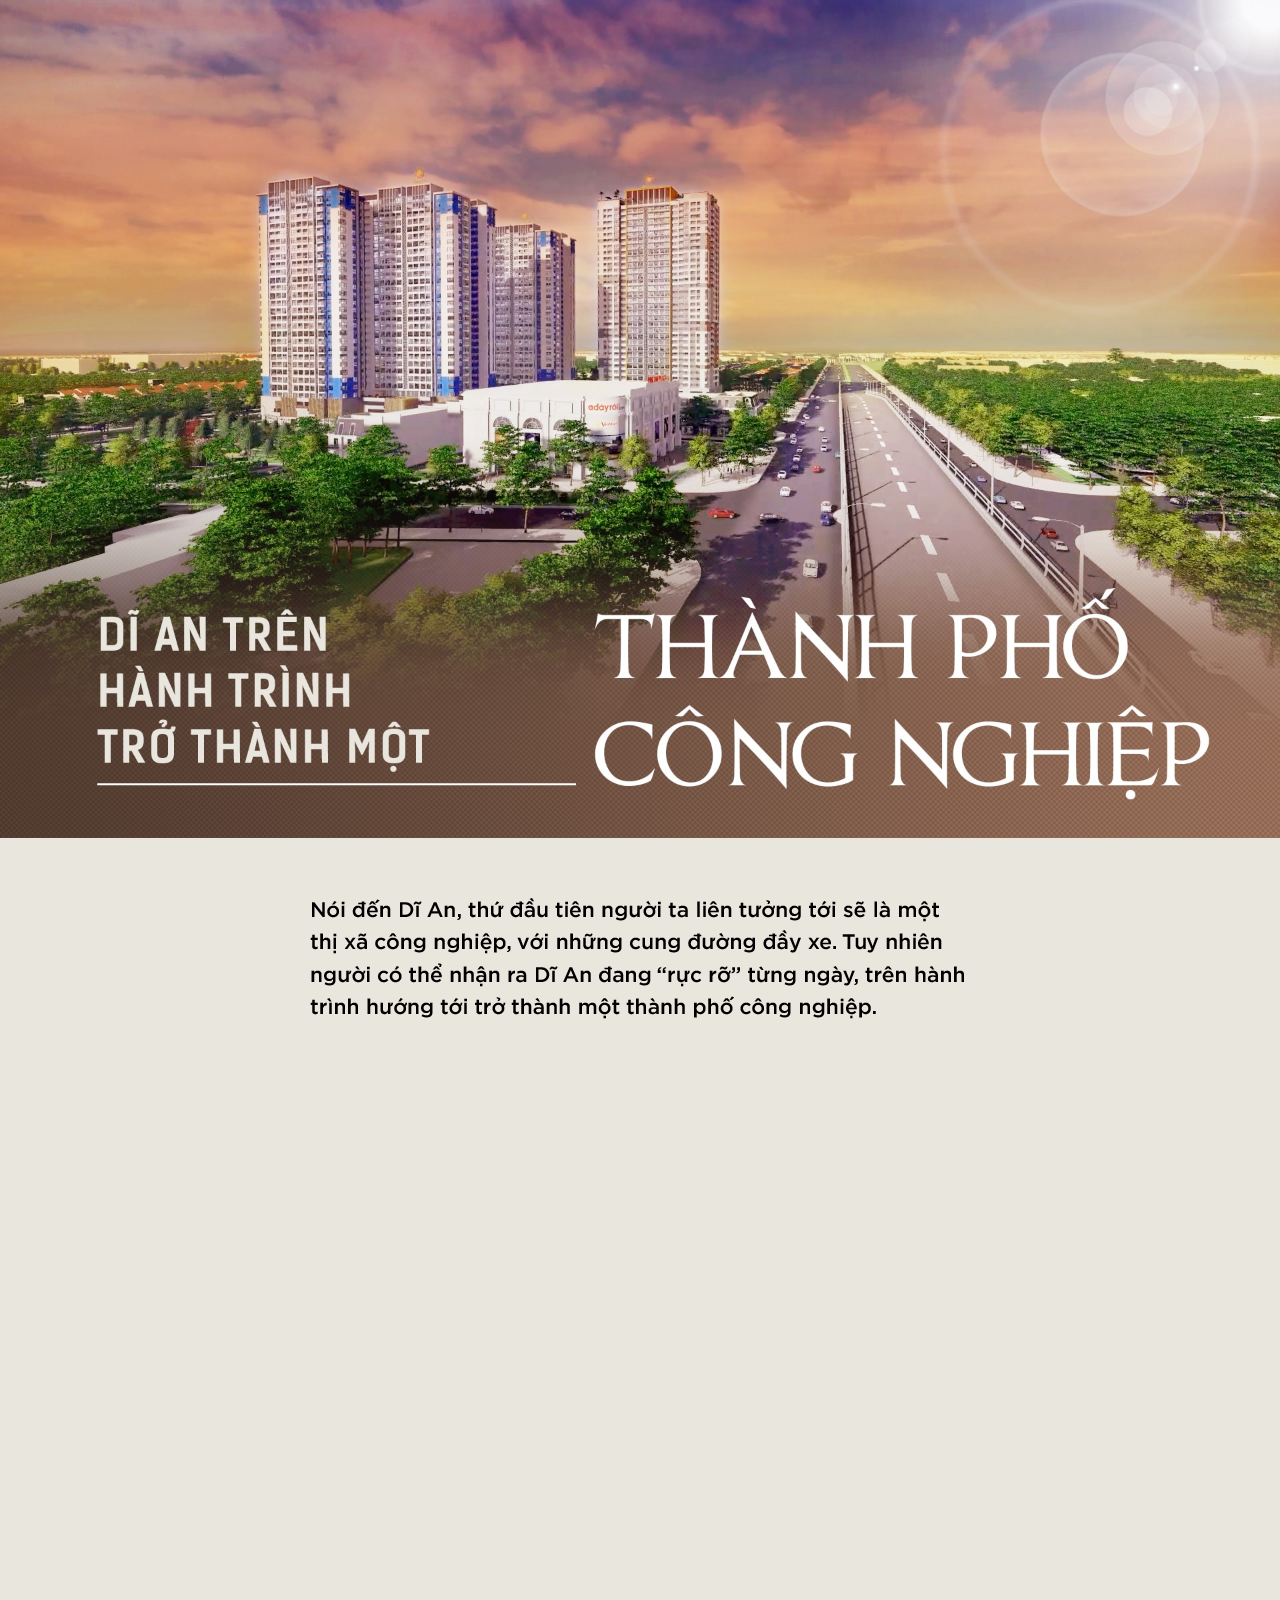
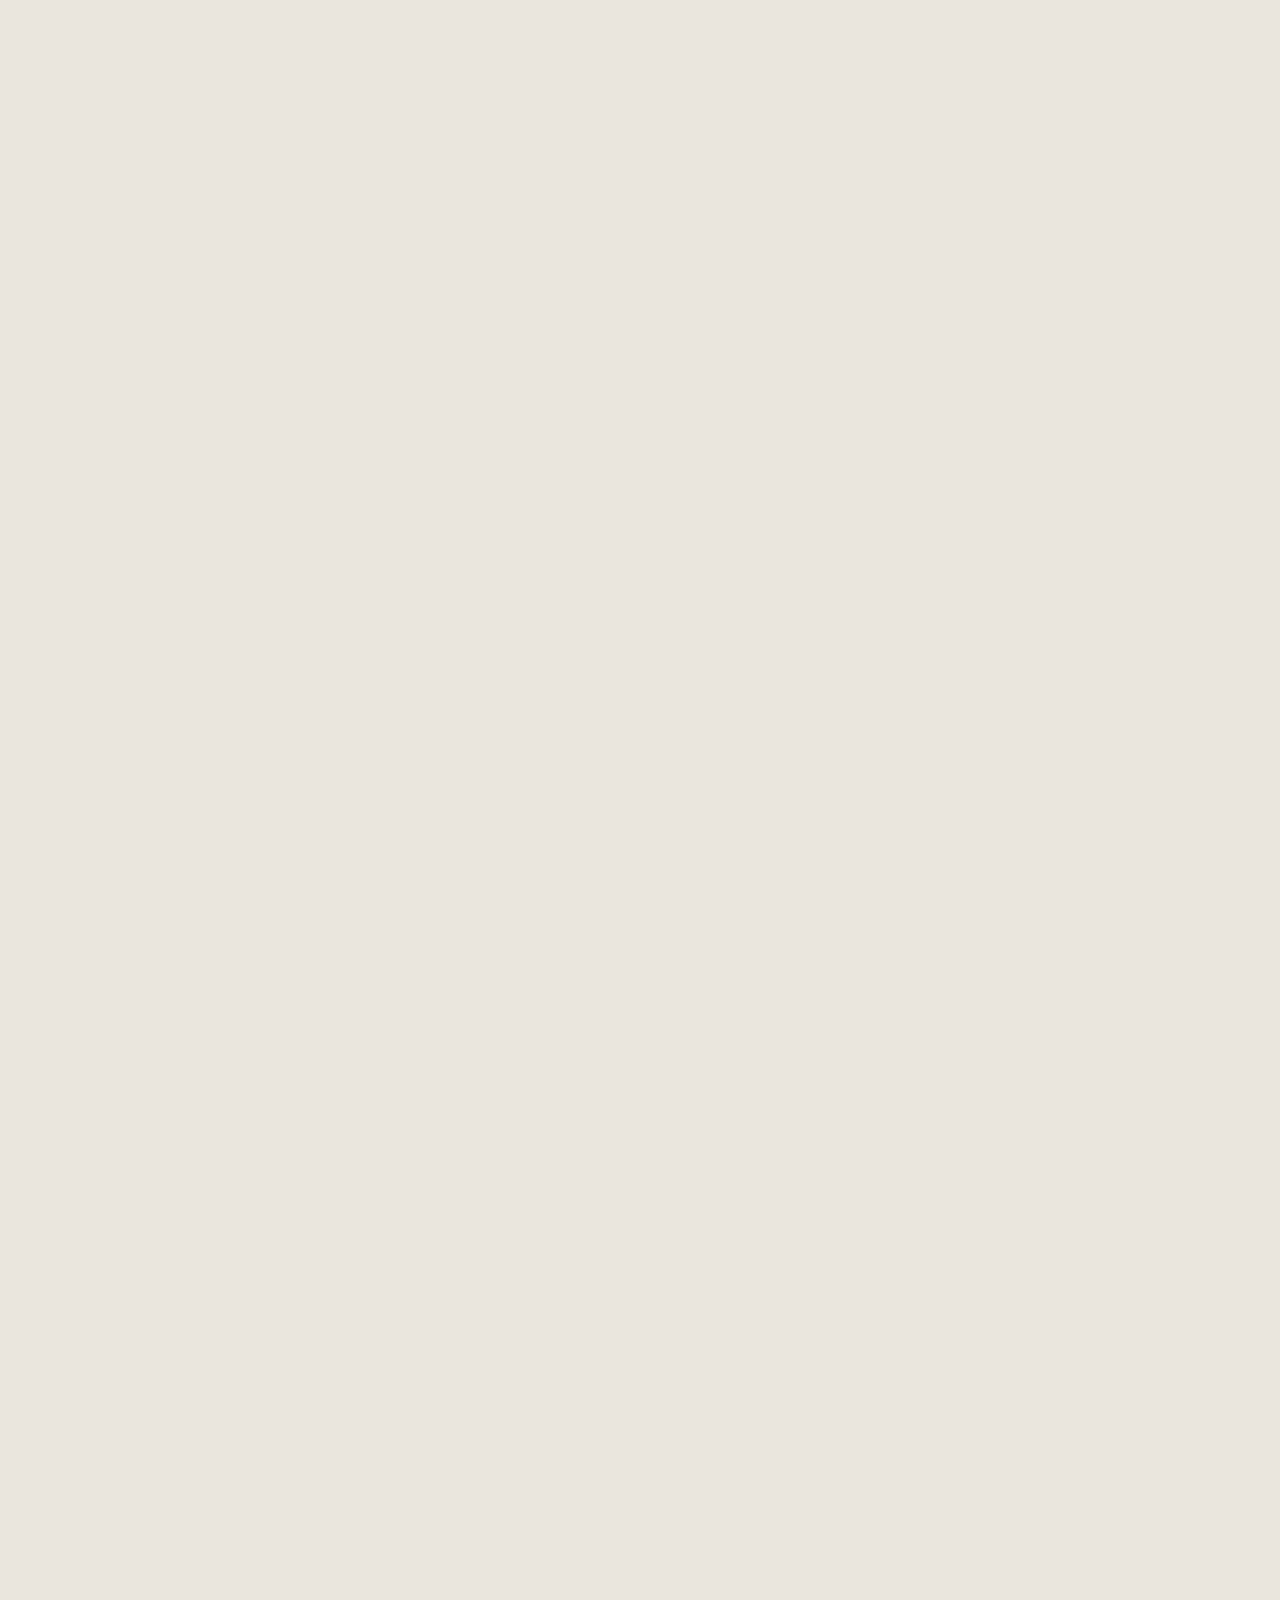
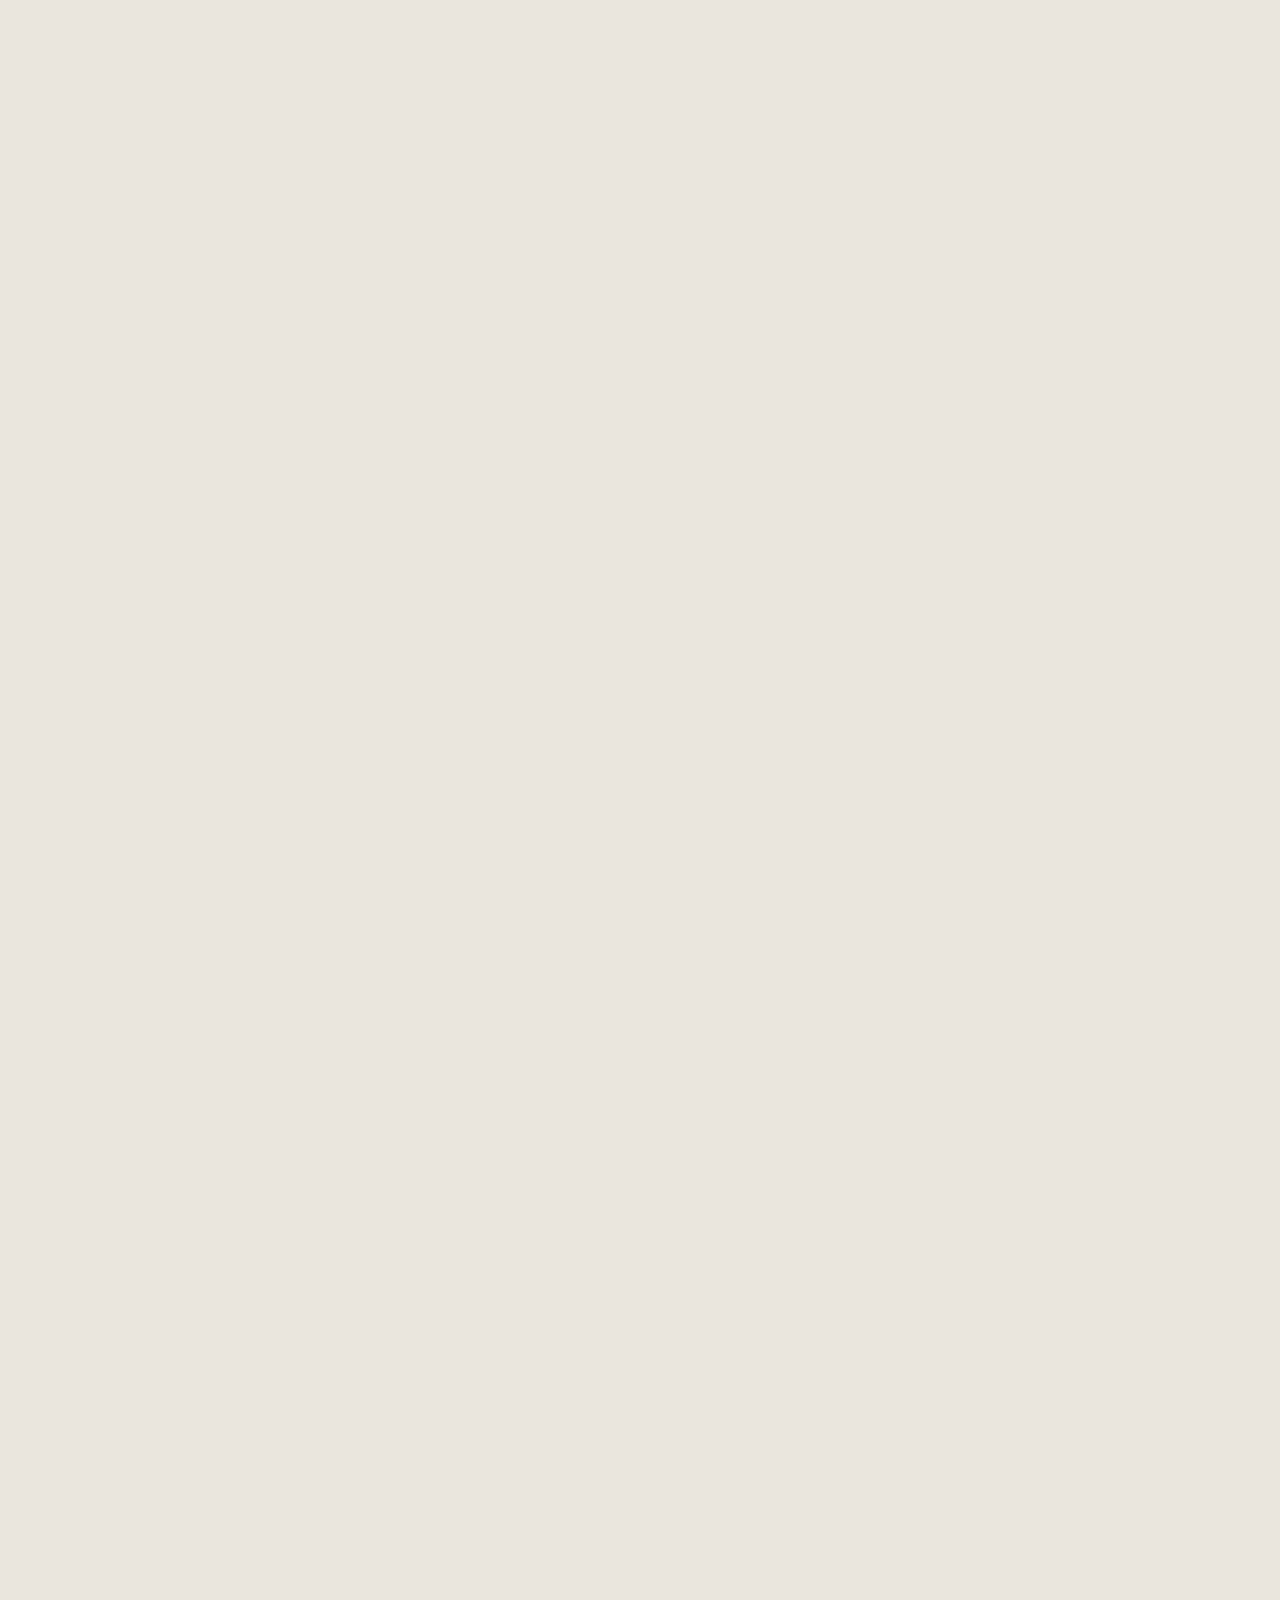
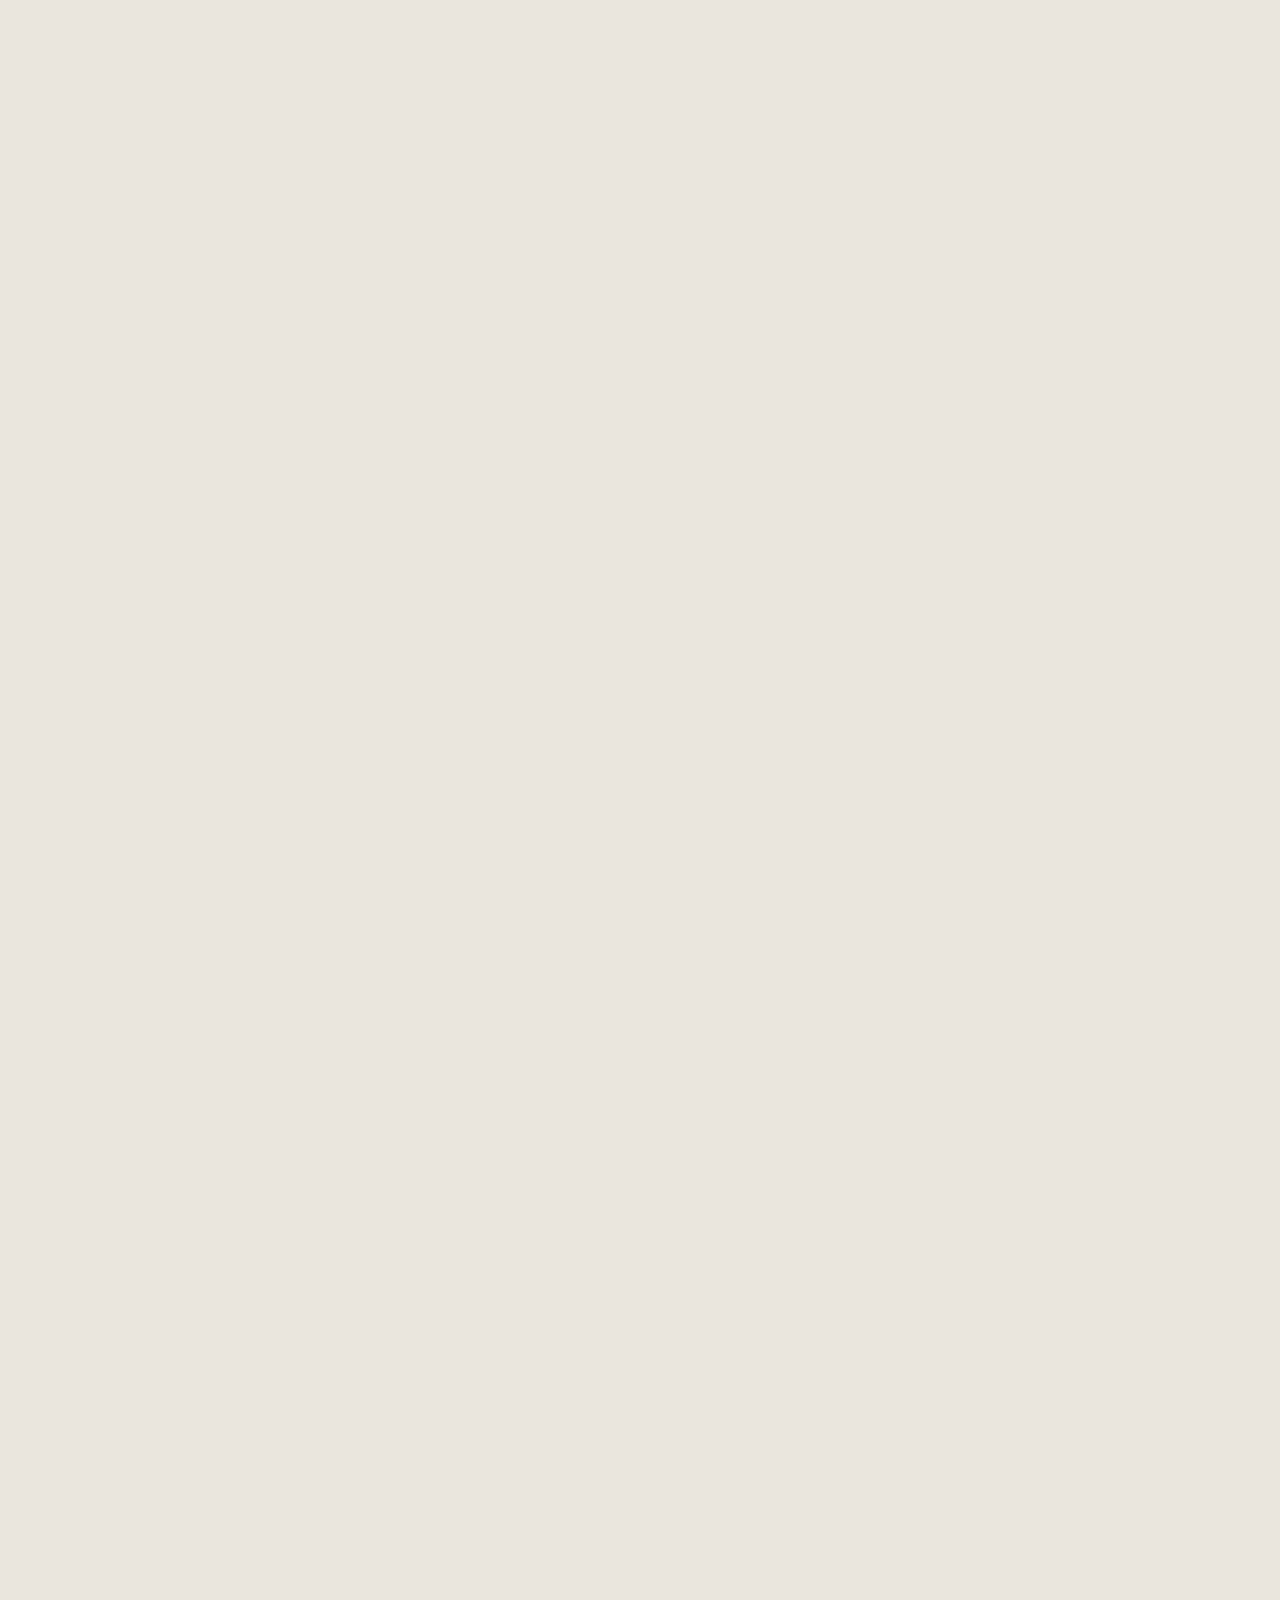
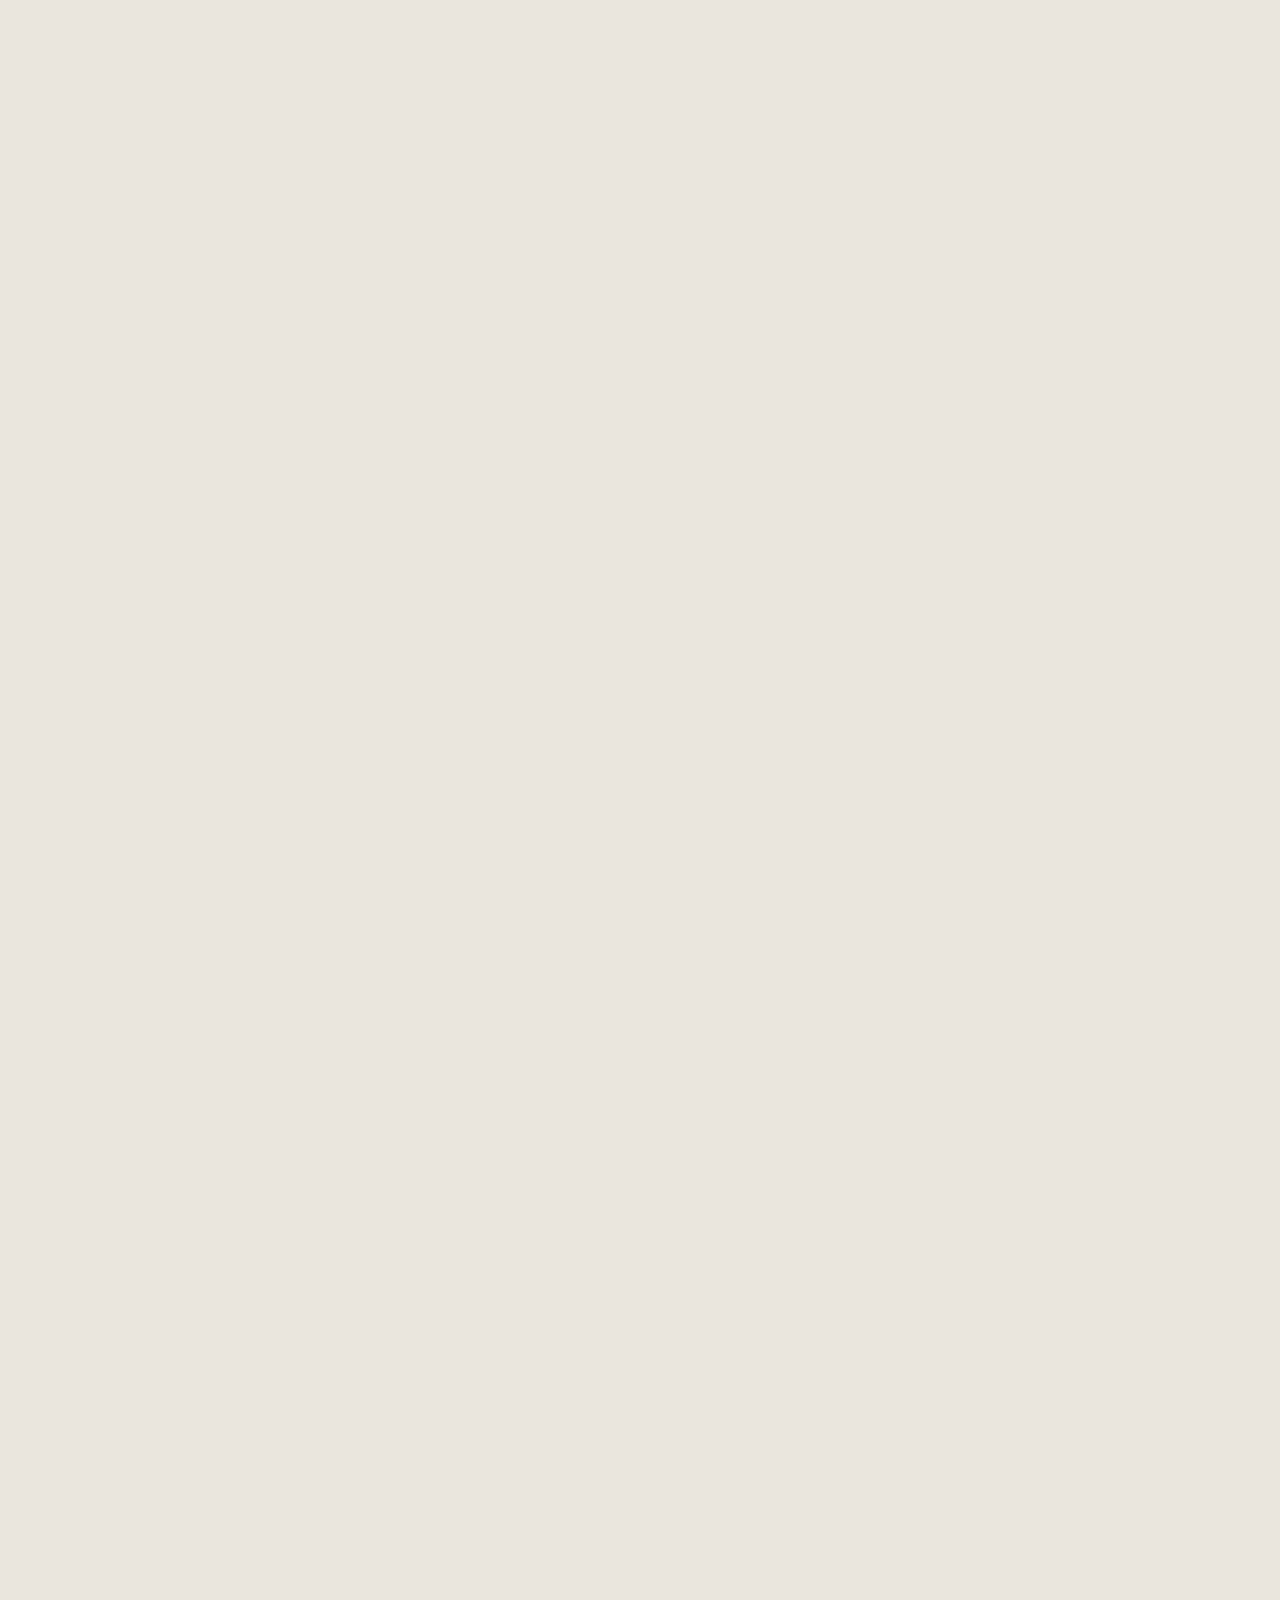
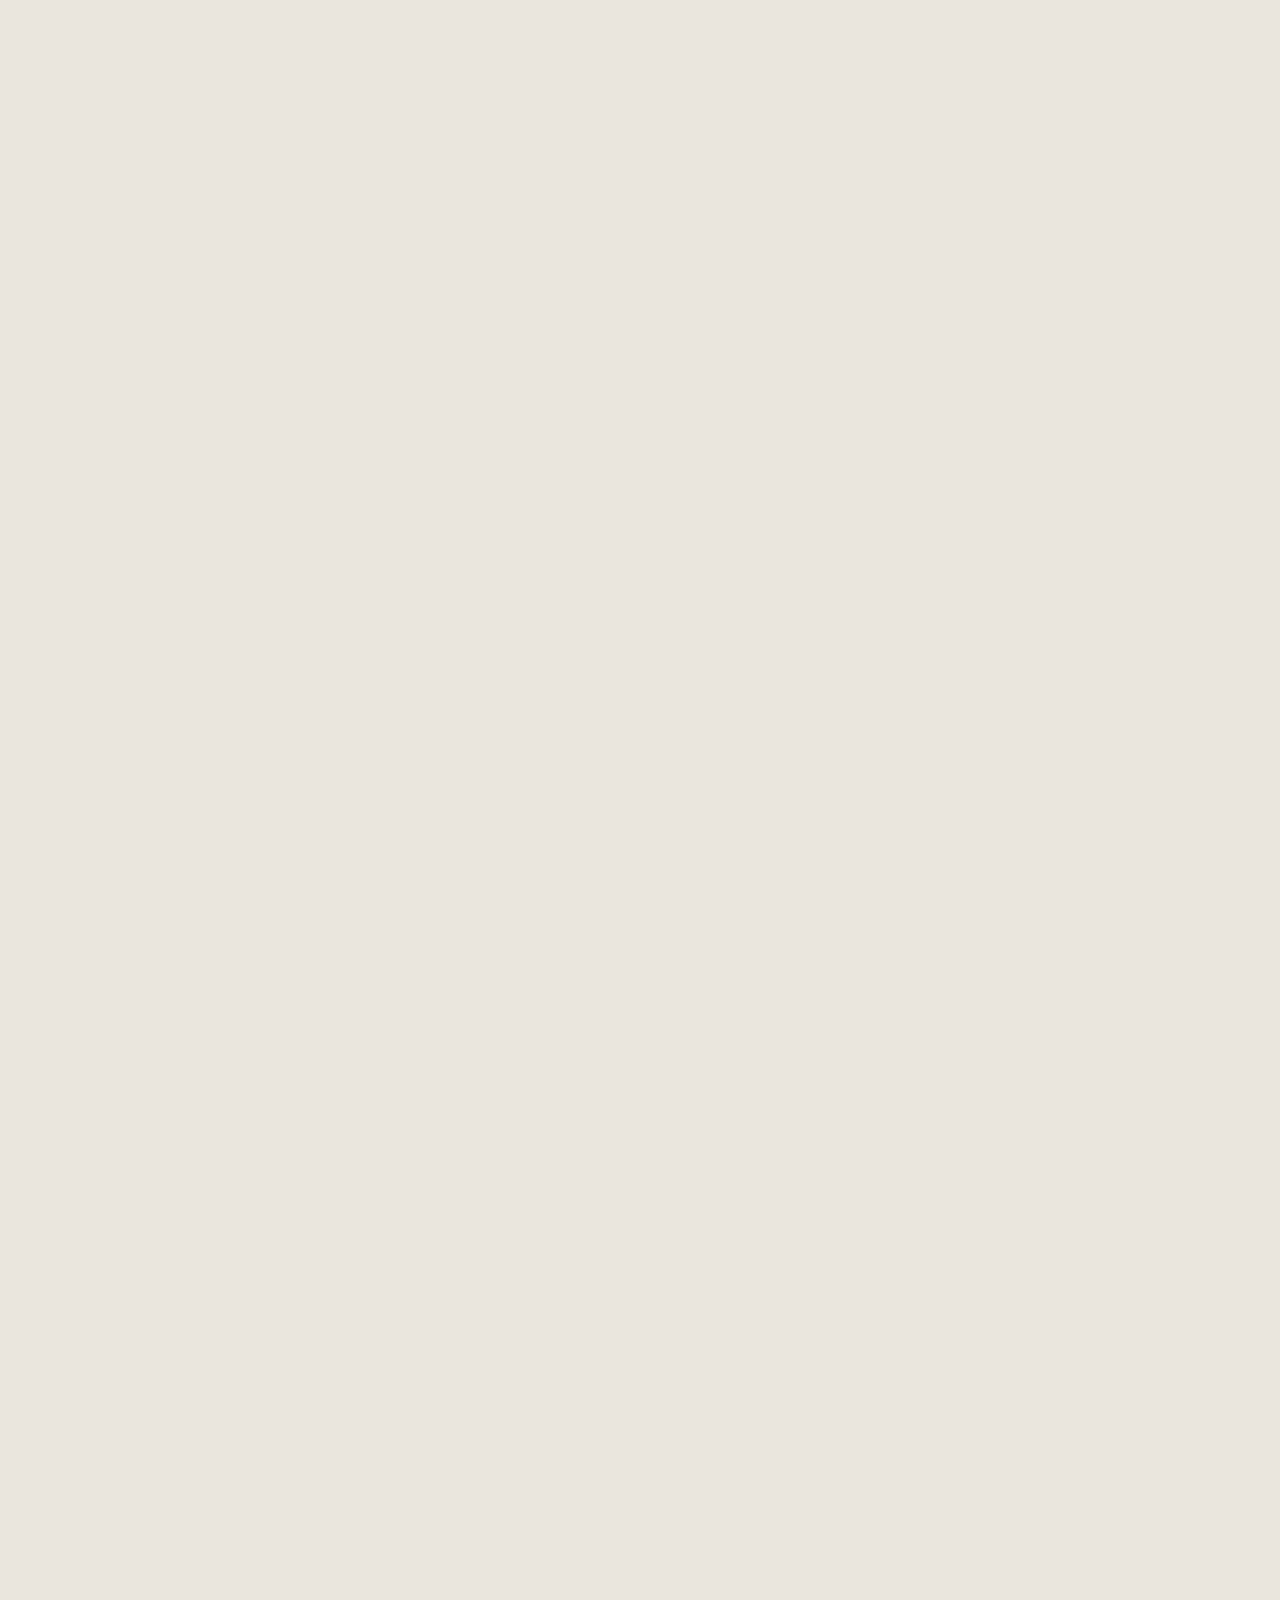
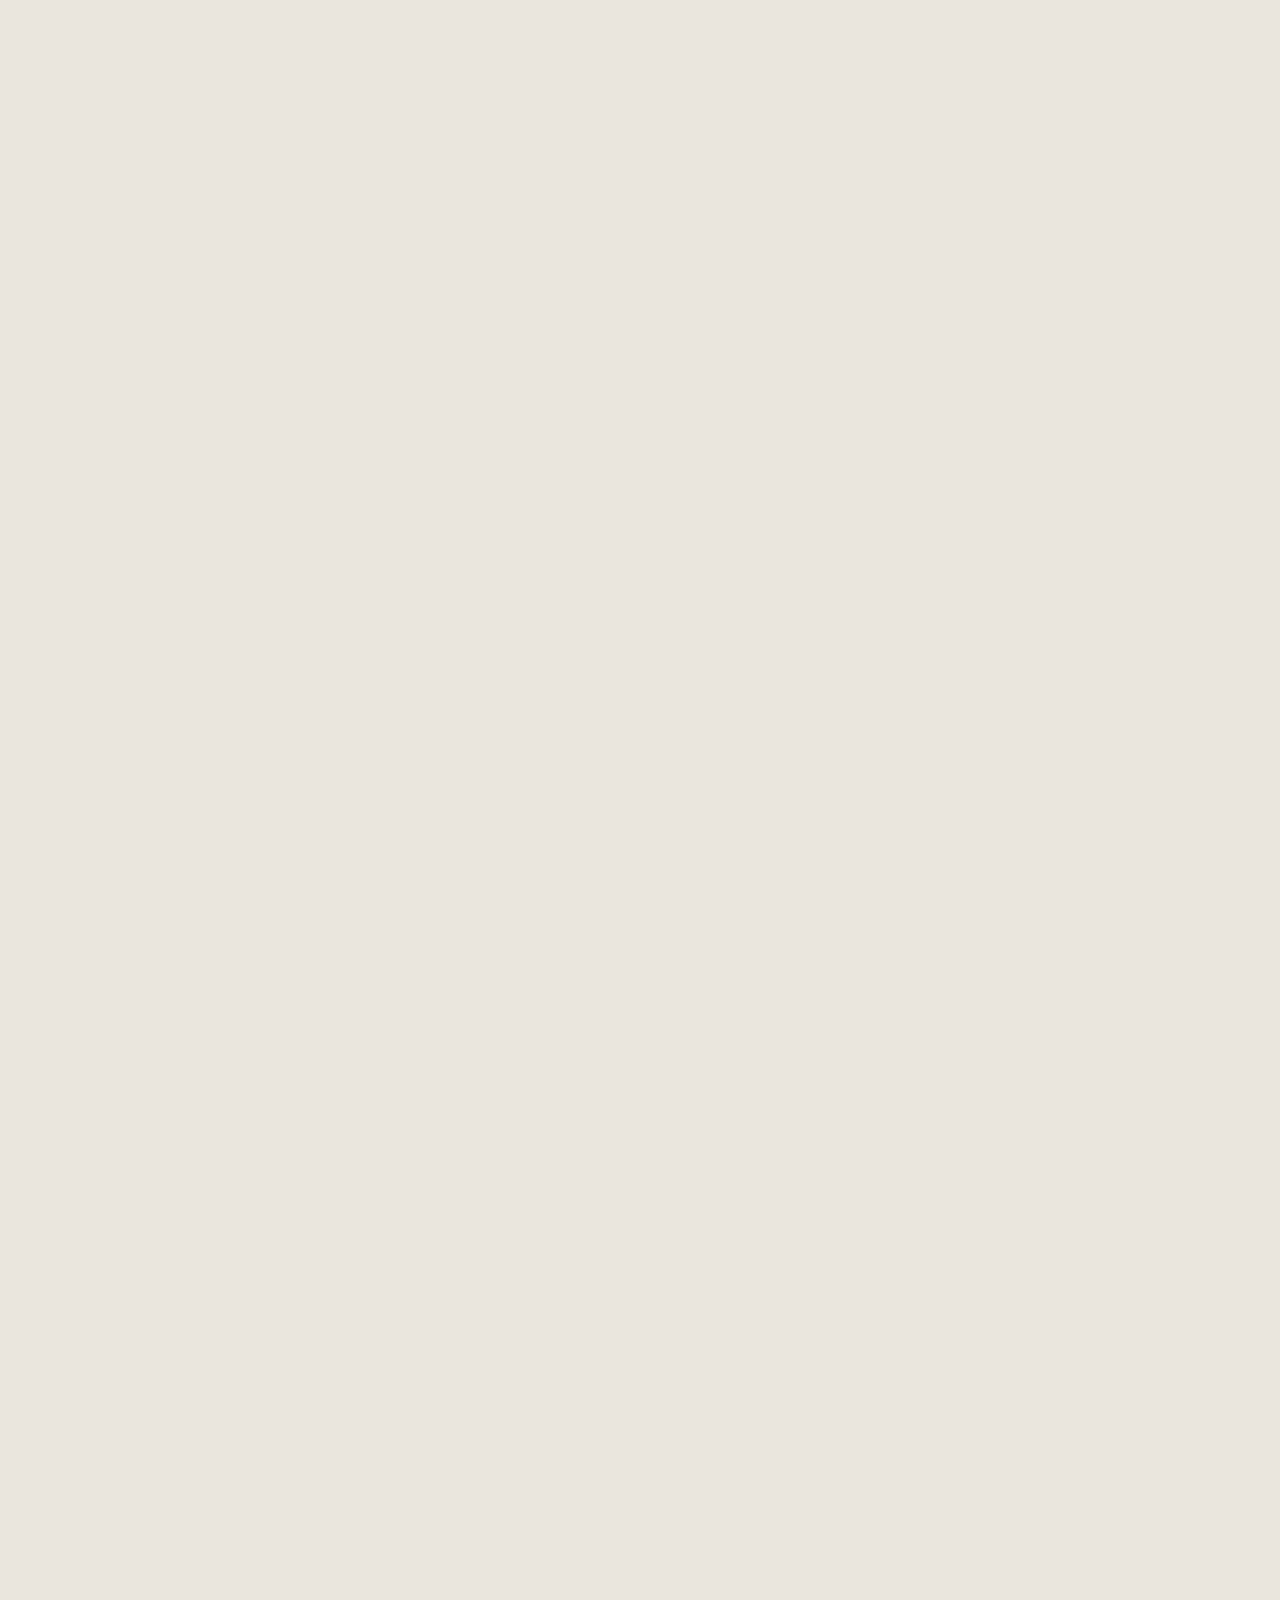
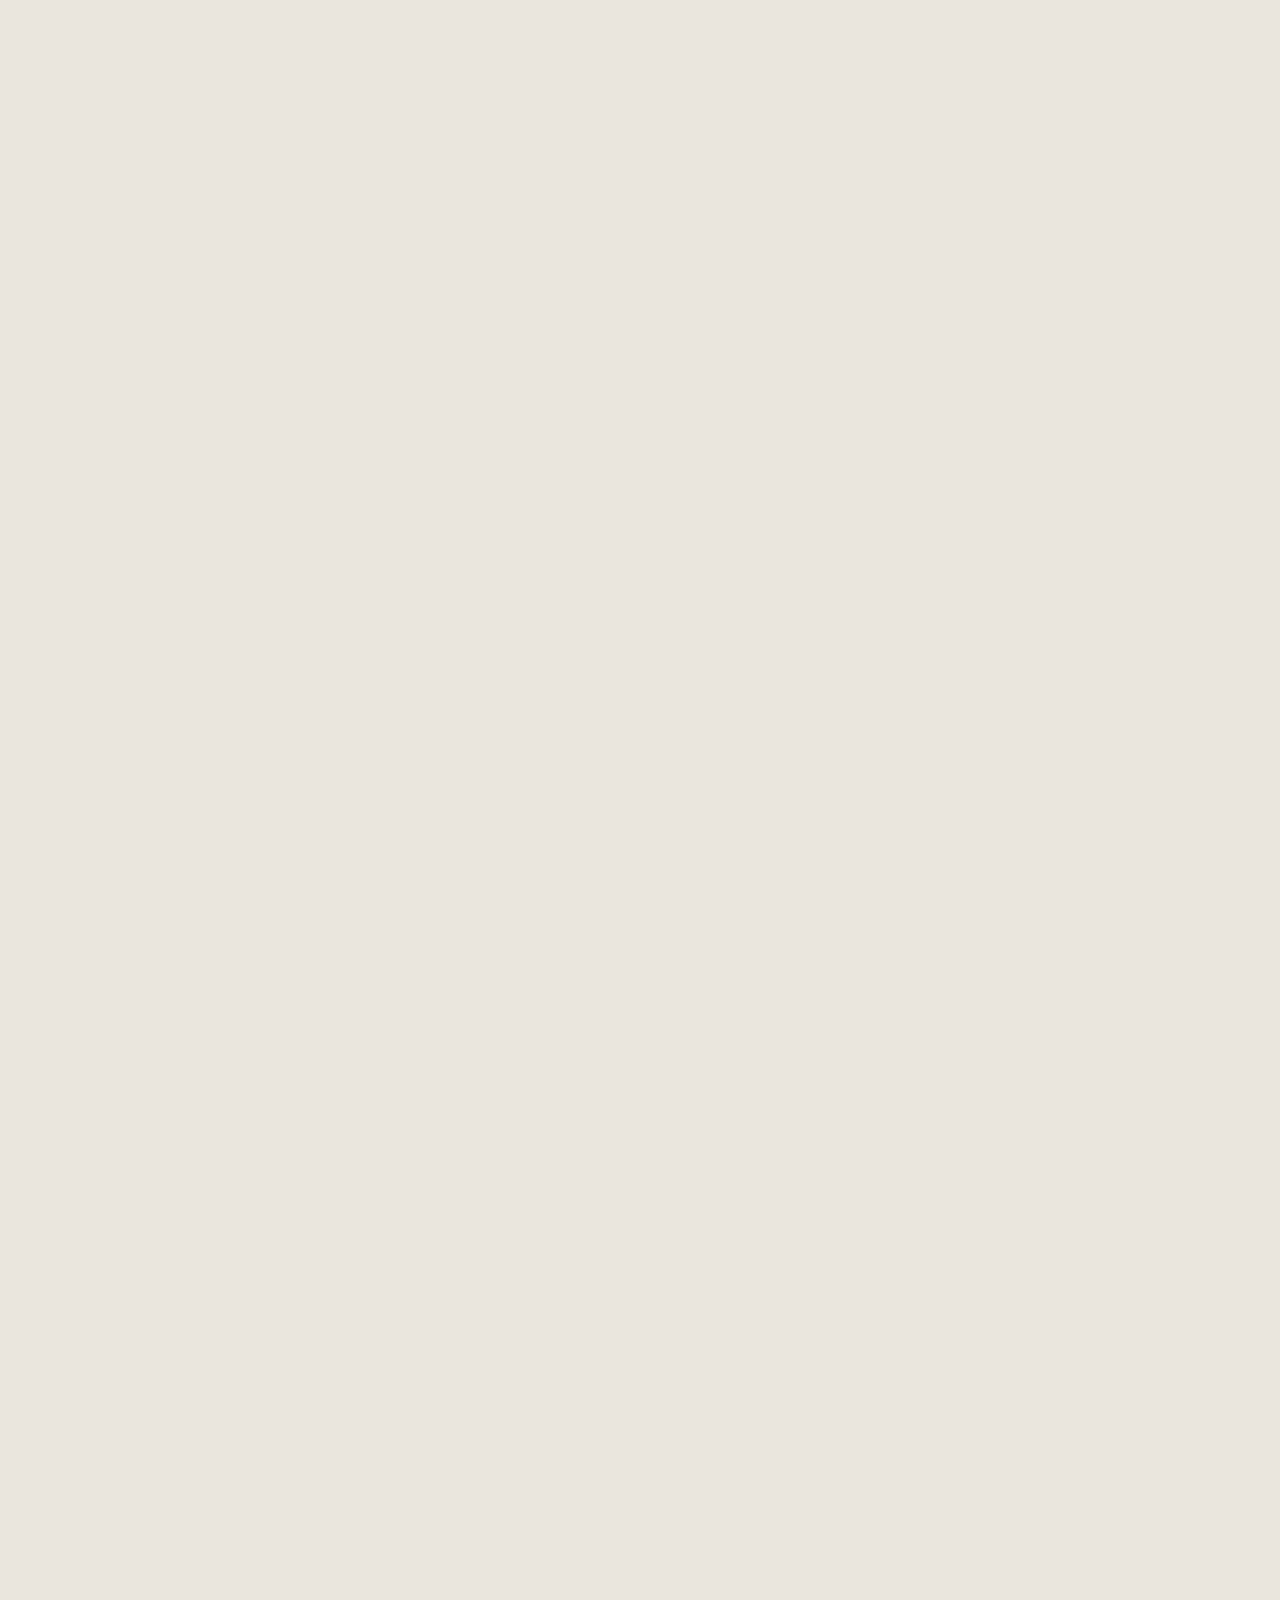
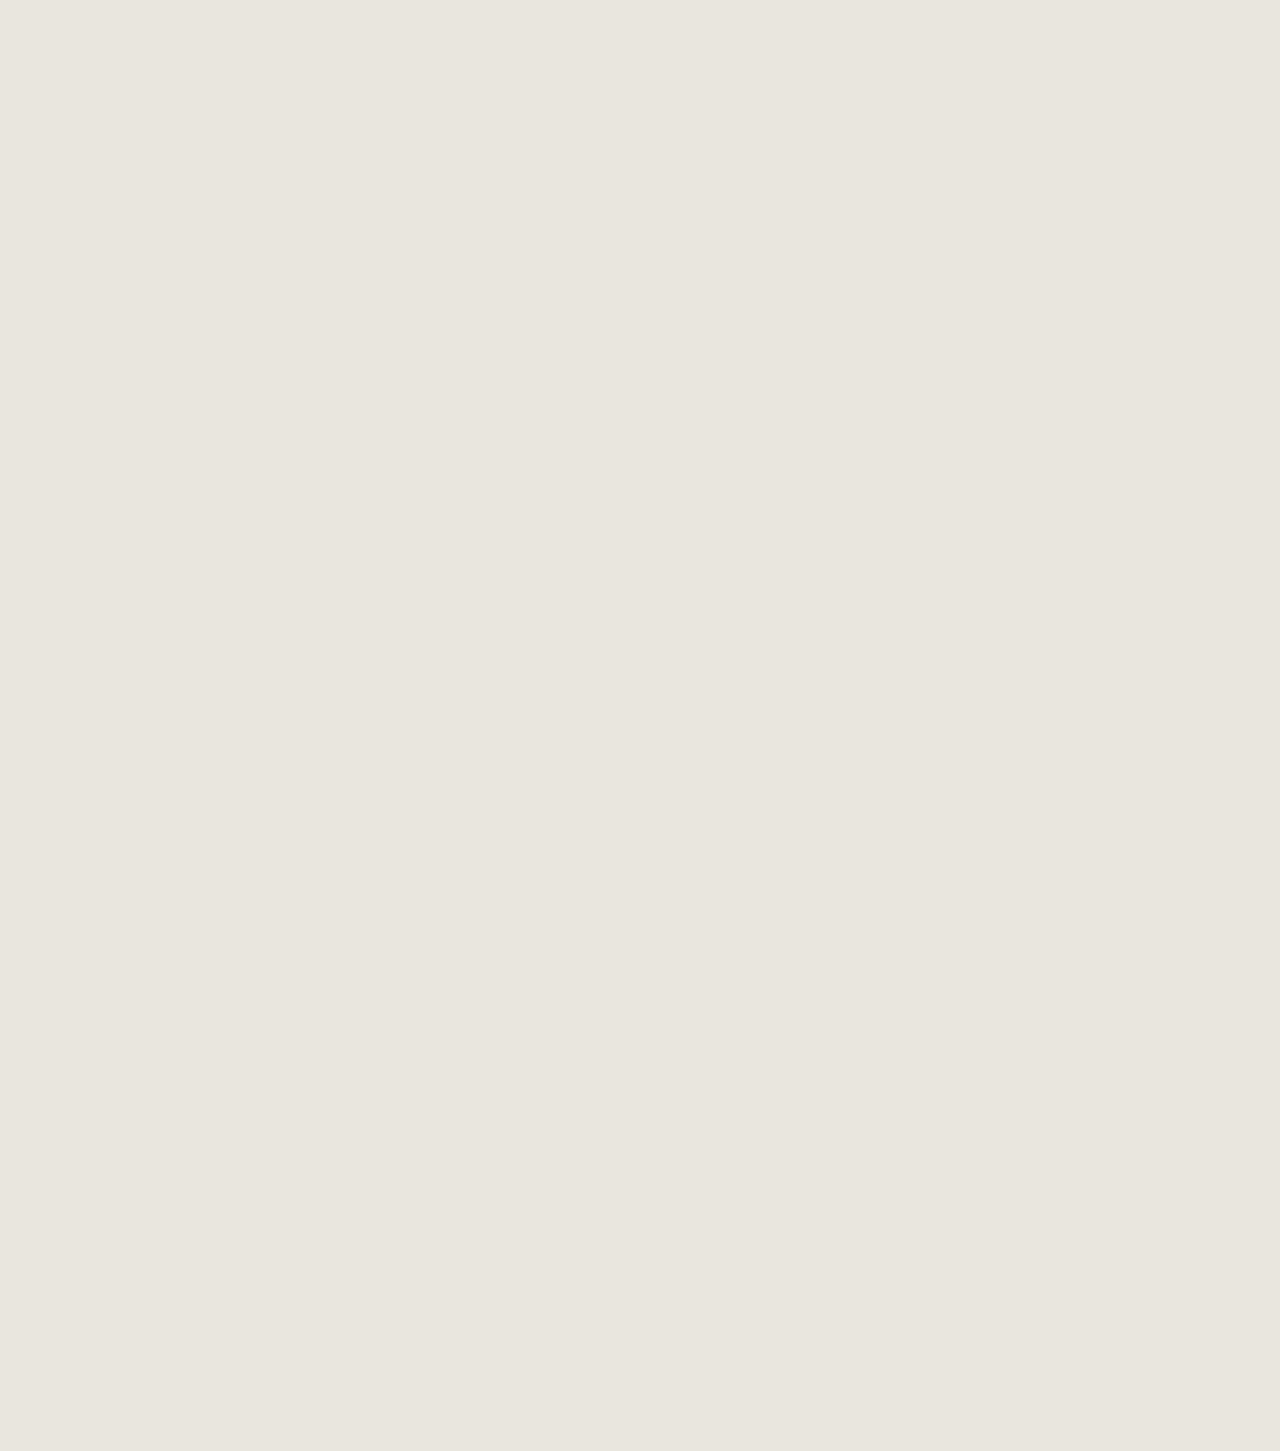
==== commit 97e5fc2f: "z" ====
--- a/web/index.html
+++ b/web/index.html
@@ -151,9 +151,7 @@
                 </div>
 
                 <div class="w660 wow fadeInUp" data-wow-duration="1s">
-                    <p>Có Vincom Plaza, khu phức hợp hạng sang, khách sạn 4 sao quy mô, Dĩ An sẽ trở thành nơi thu hút chuyên gia nước ngoài của cả Bình Dương về đây lưu trú, rồi cuộc sống sẽ nhộn nhịp và đẳng cấp hơn, các dịch vụ phục vụ các chuyên gia nước ngoài cũng sẽ được phát triển đồng bộ hơn.</p>
-
-                    <p>Ngoài Charm City, Charm Dĩ An Boutique Hotel, Dĩ An trong năm tới sẽ còn có nhiều toà nhà cao tầng mọc lên, mang đến một nhịp sống mới hiện đại hơn như Bcons Garden, Bcons Suối Tiên, Opal Boulevard….</p>
+                    <p>Không chỉ rực rỡ hơn, Dĩ An giờ đây còn được kỳ vọng trở thành đầu mối giao thông lớn nhất của cả khu vực Đông Nam Bộ. Thông tin gần đây, vào đầu tháng 9, bến xe Miền Đông Mới nằm trên địa bàn phường Bình Thắng, thị xã Dĩ An sẽ được đưa vào vận hành. Dự án này, có quy mô 16 ha với tổng mức đầu tư 4.000 tỷ đồng.</p>
                 </div>
 
                 <div class="w980 wow fadeInUp" data-wow-duration="1s">
